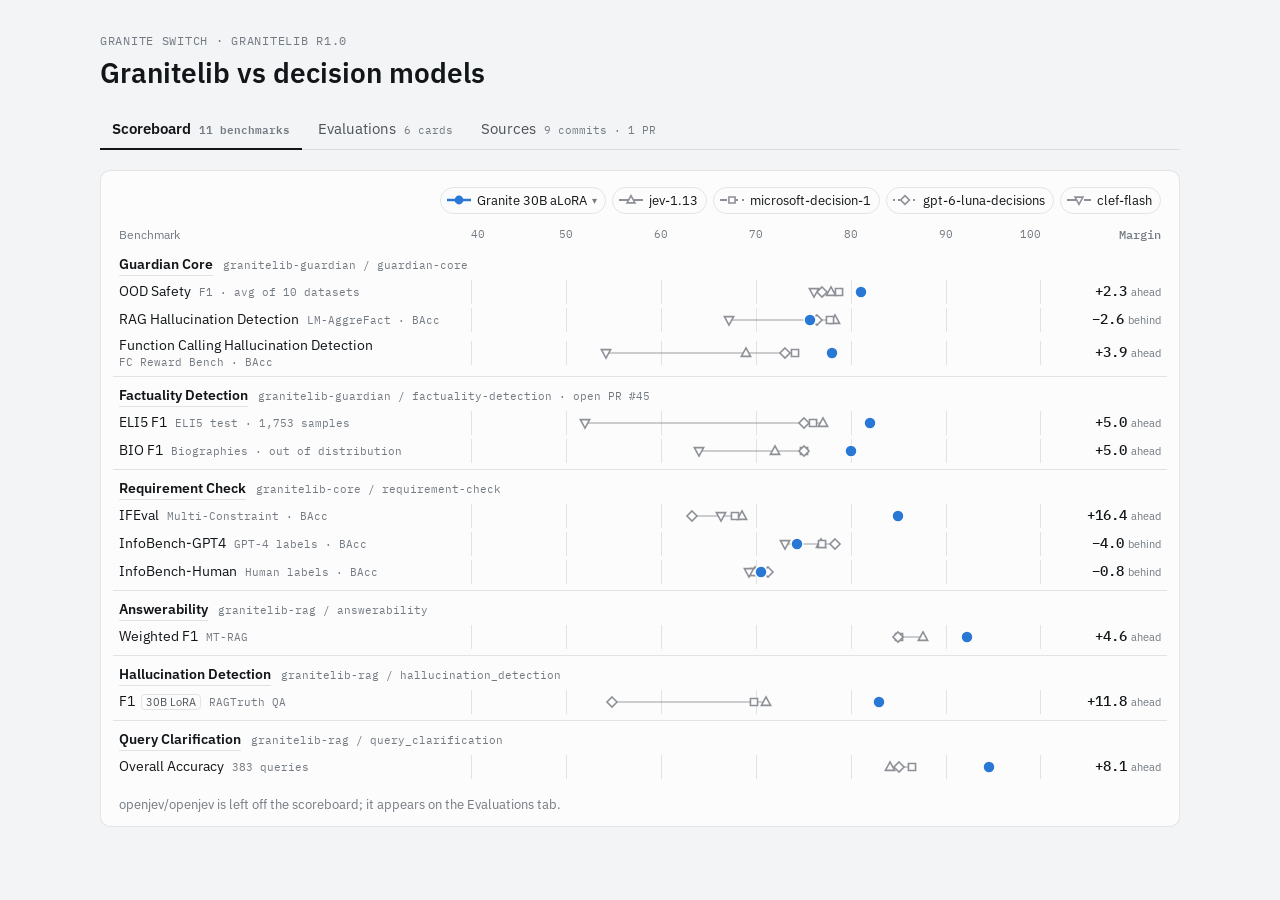
==== spaces/granitelib-evals/index.html @ 04cea243 "Add Granitelib vs Decision Models: every granitelib eval against decision models A static Space that" ====
<!doctype html>
<html lang="en">
<head>
<meta charset="utf-8">
<meta name="viewport" content="width=device-width, initial-scale=1, viewport-fit=cover">
<meta name="description" content="Every granitelib evaluation that compares Granite 4.1 adapters with decision models, gathered from the ibm-granite model cards.">
<style>
:root { color-scheme: light; }
body { margin: 0; font-size: 14px; }
img { max-width: 100%; }
[hidden] { display: none !important; }
</style>
<title>Granitelib vs Decision Models</title>
<link rel="preconnect" href="https://fonts.googleapis.com">
<link rel="preconnect" href="https://fonts.gstatic.com" crossorigin>
<link rel="stylesheet" href="https://fonts.googleapis.com/css2?family=IBM+Plex+Mono:wght@400;500&family=IBM+Plex+Sans:wght@400;500;600&display=swap">
<style>
/* Layout: header, a legend at the top right of the scoreboard and of each card (click Granite to change adapter, a decision model to compare), tabs under the page header, three tabs: scoreboard of every benchmark, per-evaluation detail, sources. */
:root {
  --bg: #f3f4f6;
  --surface: #fcfcfc;
  --ink: #121619;
  --ink-2: #4d5358;
  --muted: #737a82;
  --grid: #e0e2e6;
  --axis: #c1c7cd;
  --border: rgba(18,22,25,0.10);
  --adapter: #2a78d6;
  --spot: #eb6834;
  --other: #8d9096;
  --chip-on: #121619;
  --chip-on-ink: #fcfcfc;
  --font-sans: "IBM Plex Sans", system-ui, -apple-system, "Segoe UI", sans-serif;
  --font-mono: "IBM Plex Mono", ui-monospace, "SF Mono", Menlo, monospace;
}
@media (prefers-color-scheme: dark) {
  :root:not([data-theme="light"]) {
    --bg: #0e1012; --surface: #1a1b1d; --ink: #f2f4f8; --ink-2: #c1c7cd; --muted: #8d939b;
    --grid: #2c2e31; --axis: #42464b; --border: rgba(255,255,255,0.10);
    --adapter: #3987e5; --spot: #d95926; --other: #8a8f96;
    --chip-on: #f2f4f8; --chip-on-ink: #1a1b1d;
    color-scheme: dark;
  }
}
:root[data-theme="dark"] {
  --bg: #0e1012; --surface: #1a1b1d; --ink: #f2f4f8; --ink-2: #c1c7cd; --muted: #8d939b;
  --grid: #2c2e31; --axis: #42464b; --border: rgba(255,255,255,0.10);
  --adapter: #3987e5; --spot: #d95926; --other: #8a8f96;
  --chip-on: #f2f4f8; --chip-on-ink: #1a1b1d;
  color-scheme: dark;
}
* { box-sizing: border-box; }
body { background: var(--bg); color: var(--ink); font-family: var(--font-sans); font-size: 15px; line-height: 1.5; }
a { color: var(--ink-2); }
.wrap { max-width: 1120px; margin: 0 auto; padding-inline: 20px; padding-block: 32px 48px; display: flex; flex-direction: column; gap: 20px; }
header { display: flex; flex-direction: column; gap: 6px; }
.eyebrow { font-family: var(--font-mono); font-size: 12px; letter-spacing: 0.06em; text-transform: uppercase; color: var(--muted); }
h1 { margin: 0; font-size: 28px; line-height: 1.2; font-weight: 600; text-wrap: balance; }
h2 { margin: 0; font-size: 16px; font-weight: 600; line-height: 1.3; text-wrap: balance; }
.lede { margin: 0; color: var(--ink-2); max-width: 70ch; }
.panel { background: var(--surface); border: 1px solid var(--border); border-radius: 10px; }
.note { margin: 0; font-size: 13px; color: var(--muted); max-width: 75ch; }

/* controls */
.ctl-group { display: flex; flex-wrap: wrap; gap: 6px; align-items: center; min-width: 0; }
.ctl-label { font-size: 12px; color: var(--muted); margin-right: 4px; font-family: var(--font-mono); text-transform: uppercase; letter-spacing: 0.05em; }
.chip { font: inherit; font-size: 13px; color: var(--ink); background: transparent; border: 1px solid var(--border); border-radius: 999px; padding: 4px 10px 4px 6px; display: inline-flex; align-items: center; gap: 6px; cursor: pointer; }
.chip:hover { background: color-mix(in srgb, var(--ink) 6%, transparent); }
.chip[aria-pressed="true"] { border-color: var(--spot); box-shadow: inset 0 0 0 1px var(--spot); }
.adapter-chip { padding-right: 8px; }
.adapter-chip .caret { font-size: 10px; color: var(--muted); }
.adapter-chip[aria-expanded="true"] { border-color: var(--adapter); box-shadow: inset 0 0 0 1px var(--adapter); }
.adapter-menu { position: fixed; z-index: 20; min-width: 230px; display: flex; flex-direction: column; padding: 6px; background: var(--surface); border: 1px solid var(--border); border-radius: 10px; box-shadow: 0 8px 28px rgba(0,0,0,0.18); }
.adapter-menu[hidden] { display: none; }
.menu-title { padding: 4px 10px 6px; font-family: var(--font-mono); font-size: 11px; letter-spacing: 0.05em; text-transform: uppercase; color: var(--muted); }
.menu-opt { font: inherit; font-size: 14px; color: var(--ink); text-align: left; background: none; border: 0; border-radius: 6px; padding: 7px 10px; cursor: pointer; display: flex; justify-content: space-between; align-items: baseline; gap: 12px; }
.menu-opt:hover, .menu-opt:focus-visible { background: color-mix(in srgb, var(--ink) 6%, transparent); }
.menu-opt[aria-selected="true"] { font-weight: 600; }
.menu-opt .check { color: var(--adapter); visibility: hidden; }
.menu-opt[aria-selected="true"] .check { visibility: visible; }
.menu-opt small { display: block; font-size: 12px; font-weight: 400; color: var(--muted); }
.menu-opt.best { margin-top: 4px; border-top: 1px solid var(--grid); border-radius: 0 0 6px 6px; padding-top: 9px; }
.head-tools { display: flex; flex: 1 1 auto; justify-content: flex-end; align-items: flex-start; gap: 8px 12px; min-width: 0; }
.legend-slot { flex: 1 1 auto; min-width: 0; }
.legend { justify-content: flex-end; gap: 6px; }
.legend .chip { font-size: 12.5px; padding: 3px 8px 3px 5px; gap: 5px; }
/* heading on the left; legend and filter share the top right, the legend wrapping to a second line if it must */
.sb-head { display: flex; justify-content: flex-end; padding: 0 6px; }
.sb-foot { padding: 4px 6px 0; }
.ehead-top h2 { flex: none; }
@media (max-width: 900px) {
  .ehead-top, .head-tools { flex-wrap: wrap; }
  .sb-head { justify-content: flex-start; }
  .head-tools, .legend { justify-content: flex-start; }
}
.chip svg { flex: none; }
button:focus-visible, a:focus-visible, .hit:focus-visible, .drow:focus-visible { outline: 2px solid var(--adapter); outline-offset: 2px; }
.seg { display: inline-flex; flex: none; border: 1px solid var(--border); border-radius: 8px; overflow: hidden; }
.seg button { font: inherit; font-size: 13px; color: var(--ink-2); background: transparent; border: 0; padding: 5px 12px; cursor: pointer; }
.seg button + button { border-left: 1px solid var(--border); }
.seg button[aria-pressed="true"] { background: var(--chip-on); color: var(--chip-on-ink); }

/* tabs */
.tabs { display: flex; flex-wrap: wrap; gap: 4px; border-bottom: 1px solid var(--border); }
.tabs button { font: inherit; font-size: 15px; color: var(--ink-2); background: none; border: 0; border-bottom: 2px solid transparent; margin-bottom: -1px; padding: 8px 12px; cursor: pointer; display: inline-flex; align-items: baseline; gap: 8px; }
@media (max-width: 560px) { .tabs { gap: 0; } .tabs button { flex: 1; justify-content: center; padding: 8px 6px; } .tabs button span { display: none; } }
.tabs button span { font-family: var(--font-mono); font-size: 11px; color: var(--muted); }
.tabs button:hover { color: var(--ink); }
.tabs button[aria-selected="true"] { color: var(--ink); font-weight: 600; border-bottom-color: var(--ink); }
.view { display: flex; flex-direction: column; gap: 20px; }
.view[hidden] { display: none; }

/* stat cards */

/* dot plots */
.dot-panel { position: relative; padding: 16px 12px 12px; display: flex; flex-direction: column; gap: 10px; }
.dot-head { padding: 0 6px; display: flex; flex-wrap: wrap; justify-content: space-between; gap: 8px 16px; align-items: flex-start; }
.dot-head > div:first-child { display: flex; flex-direction: column; gap: 2px; min-width: 0; }
.dots { display: flex; flex-direction: column; --label-w: 12rem; }
.drow { display: grid; grid-template-columns: var(--label-w) minmax(0, 1fr) 6.5rem; column-gap: 16px; align-items: center; padding: 2px 6px; border-radius: 6px; }
.drow:not(.dhead):hover, .drow.active { background: color-mix(in srgb, var(--ink) 5%, transparent); }
.drow.avg { margin-top: 6px; padding-top: 10px; border-top: 1px solid var(--axis); border-radius: 0; }
.dgroup { display: flex; flex-wrap: wrap; align-items: baseline; gap: 4px 10px; padding: 8px 6px 2px; border-top: 1px solid var(--grid); margin-top: 4px; }
.dhead + .dgroup { border-top: 0; margin-top: 0; }
.dgroup .g-title { font-weight: 600; font-size: 14px; }
.dgroup .g-sub { font-family: var(--font-mono); font-size: 11px; color: var(--muted); }
.linkish { font: inherit; color: inherit; background: none; border: 0; padding: 0; cursor: pointer; text-align: left; border-bottom: 1px solid var(--grid); }
.linkish:hover { border-bottom-color: currentColor; }
.dlabel { min-width: 0; display: flex; flex-wrap: wrap; align-items: baseline; column-gap: 8px; line-height: 1.35; }
.dlabel .l-main { font-size: 14px; overflow-wrap: anywhere; }
.dlabel .l-main.mono { font-family: var(--font-mono); font-size: 13px; }
.dlabel .l-sub { font-family: var(--font-mono); font-size: 11px; color: var(--muted); }
.drow.avg .l-main { font-weight: 600; }
.dhead .dlabel, .dhead .ddelta { font-size: 12px; color: var(--muted); }
.strip { position: relative; height: 24px; background-image: linear-gradient(to right, var(--grid) 1px, transparent 1px); box-shadow: inset -1px 0 0 var(--grid); }
.strip.ticks { height: 18px; background: none; box-shadow: none; }
.strip .tick { position: absolute; top: 0; transform: translateX(-50%); font-family: var(--font-mono); font-size: 11px; color: var(--muted); }
.strip .tick:first-child { transform: none; }
.strip .tick:last-child { transform: translateX(-100%); }
.strip .range { position: absolute; top: 50%; height: 2px; margin-top: -1px; background: var(--other); opacity: 0.45; border-radius: 1px; }
.strip .mk { position: absolute; top: 50%; width: 16px; height: 16px; margin: -8px 0 0 -8px; }
.strip .mk svg { display: block; }
.strip .mk.faded { opacity: 0.28; }
.ddelta { text-align: right; font-family: var(--font-mono); font-variant-numeric: tabular-nums; font-size: 14px; font-weight: 500; line-height: 1.2; }
.ddelta small { display: inline; margin-left: 4px; font-family: var(--font-sans); font-size: 11px; font-weight: 400; color: var(--muted); }
.flag { font-family: var(--font-sans); font-size: 11px; color: var(--ink-2); border: 1px solid var(--border); border-radius: 4px; padding: 0 4px; margin-left: 6px; white-space: nowrap; }
@media (max-width: 600px) {
  .drow { grid-template-columns: minmax(0, 1fr) auto; row-gap: 2px; }
  .drow .strip { grid-column: 1 / -1; grid-row: 2; }
  .dhead .dlabel { display: none; }
  .dhead .ddelta { grid-column: 2; grid-row: 1; }
  .ddelta small { display: inline; margin-left: 4px; }
}

/* tooltip */
.tip { position: absolute; pointer-events: none; background: var(--surface); color: var(--ink); border: 1px solid var(--border); border-radius: 8px; box-shadow: 0 6px 24px rgba(0,0,0,0.14); padding: 10px 12px; font-size: 13px; min-width: 240px; max-width: 320px; z-index: 3; }
.tip .t-head { font-weight: 600; }
.tip .t-sub { color: var(--muted); font-size: 12px; margin-bottom: 6px; }
.tip .t-row { display: grid; grid-template-columns: 22px minmax(0, 1fr) auto; gap: 8px; align-items: center; padding: 2px 0; }
.tip .t-row.dim { opacity: 0.55; }
.tip .t-row .v { font-family: var(--font-mono); font-variant-numeric: tabular-nums; }
.tip .t-row.key .n { font-weight: 600; }
.tip .t-foot { color: var(--muted); font-size: 12px; margin-top: 6px; }

/* evaluations */
.evals { display: grid; grid-template-columns: 15rem minmax(0, 1fr); gap: 20px; align-items: start; }
@media (max-width: 820px) { .evals { grid-template-columns: minmax(0, 1fr); } }
.enav { padding: 10px; display: flex; flex-direction: column; gap: 2px; }
@media (max-width: 820px) { .enav { flex-direction: row; flex-wrap: wrap; gap: 6px; } .enav .nav-group { display: none; } }
.nav-group { font-family: var(--font-mono); font-size: 11px; color: var(--muted); padding: 10px 8px 2px; }
.nav-group:first-child { padding-top: 2px; }
.enav button { font: inherit; text-align: left; background: none; border: 1px solid transparent; border-radius: 8px; padding: 6px 8px; cursor: pointer; color: var(--ink); display: flex; justify-content: space-between; gap: 8px; align-items: baseline; }
.enav button:hover { background: color-mix(in srgb, var(--ink) 5%, transparent); }
.enav button[aria-current="true"] { border-color: var(--border); background: color-mix(in srgb, var(--adapter) 9%, transparent); font-weight: 600; }
.enav button .m { font-family: var(--font-mono); font-size: 12px; color: var(--ink-2); font-weight: 400; white-space: nowrap; }
.edetail { display: flex; flex-direction: column; gap: 16px; min-width: 0; }
.ehead { padding: 16px 18px; display: flex; flex-direction: column; gap: 8px; }
.ehead-top { display: flex; justify-content: space-between; align-items: flex-start; gap: 8px 16px; }
.ehead-body { display: flex; flex-direction: column; gap: 8px; }
.edetail-rest { display: flex; flex-direction: column; gap: 16px; min-width: 0; }
.ehead h2 { font-size: 20px; }
.meta { display: flex; flex-wrap: wrap; gap: 6px 14px; font-size: 13px; color: var(--ink-2); }
.meta code { font-family: var(--font-mono); font-size: 12px; }
.caveats { margin: 0; padding: 10px 14px 10px 30px; border: 1px solid var(--border); border-radius: 8px; background: color-mix(in srgb, var(--ink) 3%, transparent); font-size: 13px; color: var(--ink-2); display: flex; flex-direction: column; gap: 4px; }
.caveats strong { color: var(--ink); }

/* radar */
.chart-box { position: relative; padding: 12px 8px 8px; }
.chart-head { display: flex; flex-wrap: wrap; justify-content: space-between; align-items: center; gap: 8px; padding: 4px 8px 0; }
.chart-head .seg-wrap { display: flex; align-items: center; gap: 8px; }
.radar { display: block; width: 100%; max-width: 760px; margin: 0 auto; height: auto; overflow: visible; }

/* tables */
.table-panel { padding: 16px 18px; display: flex; flex-direction: column; gap: 10px; }
.table-scroll { overflow-x: auto; }
table { border-collapse: collapse; width: 100%; font-size: 14px; }
th, td { padding: 7px 10px; text-align: right; border-bottom: 1px solid var(--grid); }
th:first-child, td:first-child { text-align: left; }
thead th { font-weight: 500; font-size: 12px; color: var(--muted); vertical-align: bottom; }
td.num { font-family: var(--font-mono); font-variant-numeric: tabular-nums; }
td.best { font-weight: 600; }
tr.tgroup th { font-family: var(--font-mono); font-size: 11px; font-weight: 400; color: var(--muted); padding-top: 14px; text-align: left; }
tr.sel th, tr.sel td { background: color-mix(in srgb, var(--adapter) 10%, transparent); }
tr.spot-row th, tr.spot-row td { background: color-mix(in srgb, var(--spot) 10%, transparent); }
.mname { display: inline-flex; align-items: center; gap: 8px; }
td.na { color: var(--muted); text-align: center; }
details summary { cursor: pointer; font-weight: 600; font-size: 14px; }

/* sources */
.commits { display: flex; flex-direction: column; gap: 14px; }
.commit-repo h3 { margin: 0 0 6px; font-size: 14px; font-family: var(--font-mono); font-weight: 500; }
.commit { display: grid; grid-template-columns: 5.5rem minmax(0, 1fr); gap: 2px 12px; padding: 8px 0; border-top: 1px solid var(--grid); font-size: 14px; }
.commit .time { grid-row: 1 / span 3; white-space: nowrap; font-family: var(--font-mono); font-size: 12px; color: var(--muted); padding-top: 2px; }
.commit .title { font-weight: 500; }
.commit .took { grid-column: 2; color: var(--ink-2); font-size: 13px; }
.commit .files { grid-column: 2; font-family: var(--font-mono); font-size: 12px; color: var(--muted); }
.method { margin: 0; padding-left: 20px; display: flex; flex-direction: column; gap: 6px; font-size: 14px; color: var(--ink-2); max-width: 80ch; }
@media (prefers-reduced-motion: reduce) { * { transition: none !important; } }
</style>
</head>
<body>
<div class="wrap">
  <header>
    <div class="eyebrow">Granite Switch · granitelib r1.0</div>
    <h1>Granitelib vs decision models</h1>
  </header>

  <nav class="tabs" role="tablist" aria-label="Views">
    <button type="button" role="tab" id="tab-scoreboard" data-view="scoreboard" aria-controls="panel-scoreboard" aria-selected="true">Scoreboard <span id="count-benchmarks"></span></button>
    <button type="button" role="tab" id="tab-evals" data-view="evals" aria-controls="panel-evals" aria-selected="false" tabindex="-1">Evaluations <span id="count-cards"></span></button>
    <button type="button" role="tab" id="tab-sources" data-view="sources" aria-controls="panel-sources" aria-selected="false" tabindex="-1">Sources <span id="count-sources"></span></button>
  </nav>

  <section class="view" id="panel-scoreboard" role="tabpanel" aria-labelledby="tab-scoreboard">
    <div class="panel dot-panel" id="sb-panel">
      <div class="sb-head">
        <div class="legend-slot" id="sb-legend-slot">
          <div class="ctl-group legend" id="legend" aria-label="Legend: click Granite to change adapter, or a decision model to compare"></div>
        </div>
      </div>
      <div class="dots" id="sb-dots" style="--label-w: 21rem"></div>
      <p class="note sb-foot" id="sb-foot" hidden></p>
      <div class="tip" id="sb-tip" hidden></div>
    </div>
  </section>

  <section class="view" id="panel-evals" role="tabpanel" aria-labelledby="tab-evals" hidden>
    <div class="evals">
      <nav class="panel enav" id="enav" aria-label="Evaluations"></nav>
      <div class="edetail" id="edetail"></div>
    </div>
  </section>

  <section class="view" id="panel-sources" role="tabpanel" aria-labelledby="tab-sources" hidden>
    <section class="panel table-panel">
      <h2>Commits scanned</h2>
      <p class="note">Every commit to the three repos that added or changed decision-model results, newest first. Only model-card READMEs changed; the scores here come from each card as it stands after the last commit listed. Factuality Detection comes from an open pull request instead, listed under its repo.</p>
      <div class="commits" id="commits"></div>
    </section>
    <section class="panel table-panel">
      <h2>Which decision models ran where</h2>
      <div class="table-scroll"><table id="coverage"></table></div>
    </section>
    <section class="panel table-panel">
      <h2>How the numbers are combined</h2>
      <ul class="method">
        <li>Charts put every score on a 0–100 scale. Cards that report 0–1 metrics (guardian-core, requirement-check) are multiplied by 100. Source tables keep each card's own numbers.</li>
        <li>Margin is the Granite adapter's score minus the best decision model on that benchmark, in points. Pick a decision model under Compare to measure against that model instead.</li>
        <li>Click the Granite chip in the legend to change the adapter; it defaults to the 30B aLoRA. The hallucination detection card publishes LoRA adapters only, so it falls back to the LoRA of the same size and is flagged. "Best per benchmark" takes the highest-scoring adapter on each benchmark, which is how the guardian and requirement-check cards fill their "Best trained adapter" column.</li>
        <li>On guardian-core, decision-model scores come from the card's comparison table and Granite scores from its per-adapter tables, which report OOD Safety and Function Calling to two decimals.</li>
        <li>Factuality Detection's scores come from open pull request #45 on granitelib-guardian-r1.0, which had not been merged when they were added here (15 October 2026). Its headline metric is F1 on each test set.</li>
        <li>The RAG cards compare openjev/openjev, which they do not mark as hosted, plus three hosted models. The core and guardian cards compare four hosted models, including clef-flash, and not openjev.</li>
      </ul>
    </section>
  </section>
</div>

<script src="data.js"></script>
<script>
(function () {
  const NS = "http://www.w3.org/2000/svg";
  const HF = "https://huggingface.co/ibm-granite/";

  // ---------- data: scores and sources live in data.js (see UPDATING.md) ----------
  const D = window.GRANITELIB_DATA;
  const DM = D.DM, REPOS = D.REPOS, COMMITS = D.COMMITS, PRS = D.PRS, EVALS = D.EVALS, OOD_SETS = D.OOD_SETS, OOD = D.OOD;
  const GRANITE = { id: "granite", marker: "circle", dash: "" };
  const ADAPTERS = [
    { key: "30b-alora", label: "30B aLoRA", size: "30b" },
    { key: "30b-lora", label: "30B LoRA", size: "30b" },
    { key: "8b-alora", label: "8B aLoRA", size: "8b" },
    { key: "8b-lora", label: "8B LoRA", size: "8b" },
    { key: "3b-alora", label: "3B aLoRA", size: "3b" },
    { key: "3b-lora", label: "3B LoRA", size: "3b" },
    { key: "best", label: "Best per benchmark" }
  ];
  const SIZES = ["3b", "8b", "30b"];

  // parse "0.779" -> { s: "0.779", v: 0.779 }
  const P = arr => arr.map(s => ({ s, v: parseFloat(s) }));
  const mapP = o => Object.fromEntries(Object.entries(o).map(([k, a]) => [k, P(a)]));
  EVALS.forEach(ev => { ev.dm = mapP(ev.dm); ev.granite = mapP(ev.granite); });
  OOD.granite = mapP(OOD.granite); OOD.dm = mapP(OOD.dm);
  const OOD_EV = { scale: 1 };

  // ---------- state ----------
  const store = {
    get(k) { try { return localStorage.getItem("gl-dm-" + k); } catch (e) { return null; } },
    set(k, v) { try { localStorage.setItem("gl-dm-" + k, v); } catch (e) {} }
  };
  let adapterKey = ADAPTERS.some(a => a.key === store.get("adapter")) ? store.get("adapter") : "30b-alora";
  let scaleKey = store.get("scale") === "full" ? "full" : "zoom";
  let evalId = EVALS.some(e => e.id === store.get("eval")) ? store.get("eval") : EVALS[0].id;
  let pinned = null, preview = null;
  const spot = () => preview || pinned;
  const dmById = id => DM.find(m => m.id === id);
  const curAdapter = () => ADAPTERS.find(a => a.key === adapterKey);

  // ---------- helpers ----------
  function el(tag, attrs, parent) {
    const n = document.createElementNS(NS, tag);
    for (const k in attrs) n.setAttribute(k, attrs[k]);
    if (parent) parent.appendChild(n);
    return n;
  }
  function h(tag, cls, text) {
    const n = document.createElement(tag);
    if (cls) n.className = cls;
    if (text != null) n.textContent = text;
    return n;
  }
  const nv = (ev, x) => (ev.scale === 1 ? x.v * 100 : x.v);
  function disp(ev, x) {
    if (ev.scale !== 1) return x.s;
    const dp = (x.s.split(".")[1] || "").length;
    return (x.v * 100).toFixed(Math.min(1, Math.max(0, dp - 2)));
  }
  const round1 = d => Math.round(d * 10) / 10;
  const fmtM = d => (d === 0 ? "0.0" : (d > 0 ? "+" : "−") + Math.abs(d).toFixed(1));
  const native = (ev, x) => x.s + (ev.pct ? "%" : "");

  function markerPath(kind, x, y, s) {
    switch (kind) {
      case "square": return `M${x - s * 0.85},${y - s * 0.85}h${s * 1.7}v${s * 1.7}h${-s * 1.7}Z`;
      case "diamond": return `M${x},${y - s * 1.2}L${x + s * 1.2},${y}L${x},${y + s * 1.2}L${x - s * 1.2},${y}Z`;
      case "triangle": return `M${x},${y - s * 1.2}L${x + s * 1.1},${y + s * 0.8}L${x - s * 1.1},${y + s * 0.8}Z`;
      case "tri-down": return `M${x},${y + s * 1.2}L${x + s * 1.1},${y - s * 0.8}L${x - s * 1.1},${y - s * 0.8}Z`;
      case "x": return `M${x - s},${y - s}L${x + s},${y + s}M${x + s},${y - s}L${x - s},${y + s}`;
      default: return `M${x - s},${y}a${s},${s} 0 1,0 ${2 * s},0a${s},${s} 0 1,0 ${-2 * s},0Z`;
    }
  }
  function colorFor(e) {
    if (e.id === "granite") return "var(--adapter)";
    return spot() === e.id ? "var(--spot)" : "var(--other)";
  }
  function swatch(e, w) {
    w = w || 26;
    const s = document.createElementNS(NS, "svg");
    s.setAttribute("width", w); s.setAttribute("height", 14); s.setAttribute("viewBox", `0 0 ${w} 14`); s.setAttribute("aria-hidden", "true");
    const c = colorFor(e);
    el("line", { x1: 1, y1: 7, x2: w - 1, y2: 7, stroke: c, "stroke-width": e.id === "granite" ? 2.5 : 2, "stroke-dasharray": e.dash }, s);
    el("path", { d: markerPath(e.marker, w / 2, 7, 3.6), fill: e.id === "granite" ? c : "var(--surface)", stroke: c, "stroke-width": 1.6 }, s);
    return s;
  }
  function markerSvg(e, big) {
    const s = document.createElementNS(NS, "svg");
    s.setAttribute("width", 16); s.setAttribute("height", 16); s.setAttribute("viewBox", "0 0 16 16"); s.setAttribute("aria-hidden", "true");
    const c = colorFor(e);
    if (e.id === "granite") el("circle", { cx: 8, cy: 8, r: 6, fill: c, stroke: "var(--surface)", "stroke-width": 1.5 }, s);
    else el("path", { d: markerPath(e.marker, 8, 8, big ? 4.8 : 4.2), fill: "var(--surface)", stroke: c, "stroke-width": big ? 2 : 1.6 }, s);
    return s;
  }

  // Granite cell for metric mi of an eval, honoring the adapter picker and same-size fallback
  function graniteOf(src, mi) {
    if (adapterKey === "best") {
      let best = null;
      ADAPTERS.forEach(a => { const arr = src.granite[a.key]; if (arr && (!best || arr[mi].v > best.x.v)) best = { x: arr[mi], label: a.label }; });
      return best && { x: best.x, label: best.label, best: true };
    }
    const a = curAdapter();
    if (src.granite[a.key]) return { x: src.granite[a.key][mi], label: a.label };
    const alt = ADAPTERS.find(k => k.size === a.size && k.key !== a.key && src.granite[k.key]);
    return alt ? { x: src.granite[alt.key][mi], label: alt.label, fallback: a.label } : null;
  }
  // chart-ready cells: { granite, dm: { id: { v, disp } } }
  function cellsFor(ev, mi, src) {
    src = src || ev;
    const g = graniteOf(src, mi);
    const dm = {};
    DM.forEach(m => { if (src.dm[m.id]) dm[m.id] = { v: nv(ev, src.dm[m.id][mi]), disp: disp(ev, src.dm[m.id][mi]) }; });
    return {
      granite: g && { v: nv(ev, g.x), disp: disp(ev, g.x), label: g.label, fallback: g.fallback, best: g.best },
      dm
    };
  }
  function marginOf(c) {
    const sp = spot();
    if (!c.granite) return { d: null };
    if (sp) {
      if (!c.dm[sp]) return { d: null, missing: true, names: [dmById(sp).name] };
      return { d: round1(c.granite.v - c.dm[sp].v), ref: c.dm[sp].v, names: [dmById(sp).name] };
    }
    const vals = Object.entries(c.dm);
    const ref = Math.max(...vals.map(([, x]) => x.v));
    return { d: round1(c.granite.v - ref), ref, names: vals.filter(([, x]) => x.v === ref).map(([id]) => dmById(id).name) };
  }
  const graniteName = c => "Granite " + c.granite.label + (c.granite.fallback ? ` (no ${c.granite.fallback})` : "");

  // ---------- tooltip ----------
  function fillTip(t, head, sub, c) {
    const sp = spot();
    const entries = [];
    if (c.granite) entries.push({ e: GRANITE, name: graniteName(c), v: c.granite.v, d: c.granite.disp, key: true });
    DM.forEach(m => { if (c.dm[m.id]) entries.push({ e: m, name: m.name, v: c.dm[m.id].v, d: c.dm[m.id].disp, key: m.id === sp, dim: sp && m.id !== sp }); });
    entries.sort((a, b) => b.v - a.v);
    t.textContent = "";
    t.append(h("div", "t-head", head), h("div", "t-sub", sub));
    entries.forEach(x => {
      const row = h("div", "t-row" + (x.key ? " key" : "") + (x.dim ? " dim" : ""));
      row.append(swatch(x.e, 22), h("span", "n", x.name), h("span", "v", x.d));
      t.appendChild(row);
    });
    const missing = DM.filter(m => !c.dm[m.id]).map(m => m.name);
    if (missing.length) t.appendChild(h("div", "t-foot", "Not run: " + missing.join(", ")));
    t.hidden = false;
  }
  function placeTip(t, panel, anchorEl, xPct) {
    const p = panel.getBoundingClientRect(), r = anchorEl.getBoundingClientRect();
    const ax = r.left - p.left + (xPct / 100) * r.width;
    const tw = t.offsetWidth, th = t.offsetHeight;
    let x = ax + 16, y = r.bottom - p.top + 6;
    if (x + tw > p.width - 6) x = ax - tw - 16;
    if (y + th > p.height - 6) y = r.top - p.top - th - 6;
    t.style.left = Math.max(6, x) + "px"; t.style.top = Math.max(6, y) + "px";
  }

  // ---------- dot plot ----------
  // rows: { group, groupSub, open } | { label, sub, mono, avg, open, cells }
  function dotPlot(host, tip, panel, rows, o) {
    const sp = spot();
    host.textContent = ""; tip.hidden = true;
    const n = Math.round((o.hi - o.lo) / o.step);
    const pos = v => Math.max(0, Math.min(100, ((v - o.lo) / (o.hi - o.lo)) * 100));
    const head = h("div", "drow dhead");
    const ticks = h("div", "strip ticks");
    for (let k = 0; k <= n; k++) {
      const tk = h("span", "tick", String(Math.round(o.lo + k * o.step)));
      tk.style.left = (k / n) * 100 + "%";
      ticks.appendChild(tk);
    }
    head.append(h("span", "dlabel", o.labelHead || ""), ticks, h("span", "ddelta", "Margin"));
    host.appendChild(head);

    rows.forEach(r => {
      if (r.group) {
        const g = h("div", "dgroup");
        if (r.open) { const b = h("button", "linkish g-title", r.group); b.type = "button"; b.addEventListener("click", r.open); g.appendChild(b); }
        else g.appendChild(h("span", "g-title", r.group));
        if (r.groupSub) g.appendChild(h("span", "g-sub", r.groupSub));
        host.appendChild(g);
        return;
      }
      const c = r.cells, m = marginOf(c);
      const row = h("div", "drow" + (r.avg ? " avg" : ""));
      row.tabIndex = 0;
      const lab = h("div", "dlabel");
      const main = h("span", "l-main" + (r.mono ? " mono" : ""), r.label);
      if (c.granite && c.granite.fallback) main.appendChild(h("span", "flag", c.granite.label));
      lab.appendChild(main);
      if (r.sub) lab.appendChild(h("span", "l-sub", r.sub));
      const strip = h("div", "strip");
      strip.style.backgroundSize = `calc(100% / ${n}) 100%`;
      const ev = Object.values(c.dm).map(x => x.v);
      if (ev.length) {
        const band = h("div", "range");
        band.style.left = pos(Math.min(...ev)) + "%";
        band.style.width = pos(Math.max(...ev)) - pos(Math.min(...ev)) + "%";
        strip.appendChild(band);
      }
      const order = DM.filter(x => c.dm[x.id] && x.id !== sp).concat(DM.filter(x => c.dm[x.id] && x.id === sp));
      order.forEach(x => {
        const mk = h("div", "mk" + (sp && x.id !== sp ? " faded" : ""));
        mk.style.left = pos(c.dm[x.id].v) + "%";
        mk.appendChild(markerSvg(x, x.id === sp));
        strip.appendChild(mk);
      });
      if (c.granite) {
        const mk = h("div", "mk"); mk.style.left = pos(c.granite.v) + "%"; mk.appendChild(markerSvg(GRANITE)); strip.appendChild(mk);
      }
      const dl = h("span", "ddelta", m.d === null ? "—" : fmtM(m.d));
      dl.appendChild(h("small", "", m.d === null ? (m.missing ? "not run" : "") : m.d > 0 ? "ahead" : m.d < 0 ? "behind" : "tied"));
      row.append(lab, strip, dl);
      const vals = [c.granite && `${graniteName(c)} ${c.granite.disp}`].concat(DM.filter(x => c.dm[x.id]).map(x => `${x.name} ${c.dm[x.id].disp}`)).filter(Boolean);
      row.setAttribute("aria-label", `${r.label}${r.sub ? ", " + r.sub : ""}: ${vals.join(", ")}. Margin ${m.d === null ? "not available" : fmtM(m.d)}.`);
      const show = () => { row.classList.add("active"); fillTip(tip, r.label, r.tipSub || r.sub || "", c); placeTip(tip, panel, strip, c.granite ? pos(c.granite.v) : 50); };
      const hide = () => { row.classList.remove("active"); tip.hidden = true; };
      row.addEventListener("pointerenter", show);
      row.addEventListener("pointerdown", show);
      row.addEventListener("focus", show);
      row.addEventListener("pointerleave", hide);
      row.addEventListener("blur", hide);
      if (r.open) row.addEventListener("keydown", e => { if (e.key === "Enter") r.open(); });
      host.appendChild(row);
    });
  }
  function domainFor(cellsList) {
    const vs = [];
    cellsList.forEach(c => {
      if (c.granite) vs.push(c.granite.v);
      Object.values(c.dm).forEach(x => vs.push(x.v));
    });
    let lo = Math.max(0, Math.floor((Math.min(...vs) - 3) / 10) * 10);
    let hi = Math.min(100, Math.ceil((Math.max(...vs) + 3) / 10) * 10);
    const step = hi - lo > 60 ? 20 : 10;
    // widen so the range is a whole number of steps: downward first, then up if the floor is 0
    lo = Math.max(0, hi - Math.ceil((hi - lo) / step) * step);
    hi = lo + Math.ceil((hi - lo) / step) * step;
    return { lo, hi, step };
  }

  // ---------- controls ----------
  const legend = document.getElementById("legend");
  // the Granite chip doubles as the adapter picker: it opens a menu under (or over) the chip
  const gChip = h("button", "chip adapter-chip"); gChip.type = "button"; gChip.id = "granite-chip";
  gChip.setAttribute("aria-haspopup", "listbox"); gChip.setAttribute("aria-expanded", "false"); gChip.setAttribute("aria-controls", "adapter-menu");
  legend.appendChild(gChip);
  const menu = h("div", "adapter-menu"); menu.id = "adapter-menu"; menu.hidden = true;
  menu.setAttribute("role", "listbox"); menu.setAttribute("aria-label", "Granite adapter");
  menu.appendChild(h("div", "menu-title", "Granite 4.1 adapter"));
  ADAPTERS.forEach(a => {
    const o = h("button", "menu-opt" + (a.key === "best" ? " best" : "")); o.type = "button"; o.dataset.key = a.key; o.setAttribute("role", "option");
    const t = h("span", "", a.label);
    if (a.key === "best") t.appendChild(h("small", "", "Highest-scoring adapter on each benchmark"));
    o.append(t, h("span", "check", "\u2713"));
    o.addEventListener("click", () => { adapterKey = a.key; store.set("adapter", a.key); closeMenu(true); refresh(); });
    menu.appendChild(o);
  });
  document.body.appendChild(menu);
  function placeMenu() {
    const r = gChip.getBoundingClientRect();
    menu.style.left = Math.max(8, Math.min(window.innerWidth - menu.offsetWidth - 8, r.left)) + "px";
    // open downward unless there's no room below the chip
    if (window.innerHeight - r.bottom >= menu.offsetHeight + 16 || r.top < menu.offsetHeight + 16) { menu.style.bottom = "auto"; menu.style.top = r.bottom + 8 + "px"; }
    else { menu.style.top = "auto"; menu.style.bottom = window.innerHeight - r.top + 8 + "px"; }
  }
  function openMenu(byPointer) {
    menu.querySelectorAll(".menu-opt").forEach(o => o.setAttribute("aria-selected", o.dataset.key === adapterKey ? "true" : "false"));
    menu.hidden = false; gChip.setAttribute("aria-expanded", "true");
    placeMenu();
    // a mouse or touch open shouldn't paint the keyboard focus ring
    (menu.querySelector('[aria-selected="true"]') || menu.querySelector(".menu-opt")).focus({ focusVisible: !byPointer });
  }
  function closeMenu(focusChip) {
    if (menu.hidden) return;
    menu.hidden = true; gChip.setAttribute("aria-expanded", "false");
    if (focusChip) gChip.focus();
  }
  gChip.addEventListener("click", e => { e.stopPropagation(); if (menu.hidden) openMenu(e.detail > 0); else closeMenu(false); });
  document.addEventListener("click", e => { if (!menu.hidden && !menu.contains(e.target)) closeMenu(false); });
  menu.addEventListener("keydown", e => {
    const opts = [...menu.querySelectorAll(".menu-opt")], i = opts.indexOf(document.activeElement);
    if (e.key === "Escape") { e.preventDefault(); closeMenu(true); }
    else if (e.key === "ArrowDown") { e.preventDefault(); opts[(i + 1) % opts.length].focus(); }
    else if (e.key === "ArrowUp") { e.preventDefault(); opts[(i - 1 + opts.length) % opts.length].focus(); }
    else if (e.key === "Home") { e.preventDefault(); opts[0].focus(); }
    else if (e.key === "End") { e.preventDefault(); opts[opts.length - 1].focus(); }
    else if (e.key === "Tab") closeMenu(false);
  });
  window.addEventListener("resize", () => { if (!menu.hidden) placeMenu(); });
  window.addEventListener("scroll", () => { if (!menu.hidden) placeMenu(); }, { passive: true });
  DM.forEach(m => {
    const b = h("button", "chip"); b.type = "button"; b.id = "spot-" + m.id; b.setAttribute("aria-pressed", "false");
    legend.appendChild(b);
    b.addEventListener("click", () => { pinned = pinned === m.id ? null : m.id; preview = null; refresh(); });
    b.addEventListener("pointerenter", e => { if (e.pointerType === "mouse") { preview = m.id; refresh(); } });
    b.addEventListener("pointerleave", e => { if (e.pointerType === "mouse") { preview = null; refresh(); } });
  });
  function refreshControls() {
    const gl = "Granite " + curAdapter().label.replace("Best per benchmark", "best adapter");
    gChip.textContent = ""; gChip.append(swatch(GRANITE), document.createTextNode(gl), h("span", "caret", "\u25BE"));
    gChip.setAttribute("aria-label", `${gl}. Change Granite adapter`);
    DM.forEach(m => {
      const b = document.getElementById("spot-" + m.id);
      b.textContent = ""; b.append(swatch(m), document.createTextNode(m.name));
      b.setAttribute("aria-pressed", pinned === m.id ? "true" : "false");
    });
  }

  // ---------- scoreboard ----------
  const offScoreboard = () => DM.filter(m => m.scoreboard === false).map(m => m.id);
  function openEval(id) { evalId = id; store.set("eval", id); setView("evals"); refresh(); }

  function renderScoreboard() {
    const evs = EVALS;
    const rows = [], cellsList = [];
    evs.forEach(ev => {
      rows.push({ group: ev.title, groupSub: `${REPOS[ev.repo].label} / ${ev.card}` + (ev.pr ? ` · open PR #${ev.pr.num}` : ""), open: () => openEval(ev.id) });
      ev.headline.forEach(mi => {
        const c = cellsFor(ev, mi);
        offScoreboard().forEach(id => { delete c.dm[id]; });
        cellsList.push(c);
        rows.push({ label: ev.metrics[mi].name, sub: ev.metrics[mi].metric, tipSub: `${ev.title} · ${ev.metrics[mi].metric}`, cells: c, open: () => openEval(ev.id) });
      });
    });
    const dom = domainFor(cellsList);
    dom.lo = Math.min(dom.lo, 40); dom.hi = 100; dom.step = dom.hi - dom.lo > 60 ? 20 : 10;
    dotPlot(document.getElementById("sb-dots"), document.getElementById("sb-tip"), document.getElementById("sb-panel"), rows, Object.assign(dom, { labelHead: "Benchmark" }));
    const off = offScoreboard().map(id => dmById(id).name), foot = document.getElementById("sb-foot");
    foot.hidden = !off.length;
    foot.textContent = off.length ? `${off.join(" and ")} ${off.length > 1 ? "are" : "is"} left off the scoreboard; ${off.length > 1 ? "they appear" : "it appears"} on the Evaluations tab.` : "";
  }

  // ---------- evaluations ----------
  function evalSummary(ev) {
    const ms = ev.headline.map(mi => marginOf(cellsFor(ev, mi))).filter(m => m.d !== null);
    if (!ms.length) return "—";
    if (ms.length === 1) return fmtM(ms[0].d);
    const a = ms.filter(m => m.d > 0).length;
    return `${a}/${ms.length} ahead`;
  }
  function renderNav() {
    const nav = document.getElementById("enav"); nav.textContent = "";
    Object.entries(REPOS).forEach(([rk, r]) => {
      nav.appendChild(h("div", "nav-group", r.label));
      EVALS.filter(e => e.repo === rk).forEach(ev => {
        const b = h("button"); b.type = "button";
        b.setAttribute("aria-current", ev.id === evalId ? "true" : "false");
        b.append(h("span", "", ev.title), h("span", "m", evalSummary(ev)));
        b.addEventListener("click", () => { evalId = ev.id; store.set("eval", ev.id); writeHash(); refresh(); });
        nav.appendChild(b);
      });
    });
  }

  const edetail = document.getElementById("edetail");
  const ehead = h("section", "panel ehead"), etop = h("div", "ehead-top"), etitle = h("h2"), ebody = h("div", "ehead-body"), erest = h("div", "edetail-rest");
  const evSlot = h("div", "legend-slot"); evSlot.id = "ev-legend-slot";
  etop.append(etitle, evSlot); ehead.append(etop, ebody); edetail.append(ehead, erest);

  function renderEval() {
    const ev = EVALS.find(e => e.id === evalId);
    const host = erest; host.textContent = "";
    const cardUrl = ev.pr ? ev.pr.file : `${HF}${ev.repo}/blob/main/${ev.card}/README.md#${ev.anchor}`;

    // header
    etitle.textContent = ev.title;
    ebody.textContent = "";
    const head = ebody;
    head.appendChild(h("p", "lede", ev.task));
    const meta = h("div", "meta");
    const a = h("a", "", `${ev.repo} / ${ev.card}`); a.href = cardUrl; a.target = "_blank"; a.rel = "noopener";
    meta.appendChild(a);
    if (ev.pr) {
      const ps = h("span", "", "Source: ");
      const l = h("a", "", `open PR #${ev.pr.num}`); l.href = ev.pr.url; l.target = "_blank"; l.rel = "noopener"; l.title = ev.pr.title;
      ps.append(l, document.createTextNode(` by ${ev.pr.by}, opened ${ev.pr.opened} · not merged yet`));
      meta.appendChild(ps);
    }
    const cm = ev.pr ? [] : COMMITS[ev.repo].filter(c => c.files.includes(ev.card + "/README.md"));
    const cs = h("span", "", cm.length ? "Commits today: " : "");
    cm.slice().reverse().forEach((c, k) => {
      const l = h("a", "", c.sha.slice(0, 7)); l.href = `${HF}${ev.repo}/commit/${c.sha}`; l.target = "_blank"; l.rel = "noopener"; l.title = c.title;
      const code = h("code"); code.appendChild(l);
      if (k) cs.appendChild(document.createTextNode(", "));
      cs.appendChild(code);
    });
    meta.appendChild(cs);
    head.appendChild(meta);
    if (ev.caveats.length) {
      const ul = h("ul", "caveats");
      ev.caveats.forEach((t, k) => { const li = h("li"); if (!k) li.appendChild(h("strong", "", ev.pr ? "Note: " : "From the card: ")); li.appendChild(document.createTextNode(t)); ul.appendChild(li); });
      head.appendChild(ul);
    }

    (ev.radarGroups || [{ title: "Radar", idx: ev.metrics.map((_, i) => i) }]).forEach(g => {
      host.appendChild(radarPanel({ title: g.title, axes: g.idx.map(i => ({ name: ev.metrics[i].name, lines: ev.metrics[i].short ? [ev.metrics[i].short] : ev.metrics[i].lines, metric: ev.radarGroups ? "" : ev.metrics[i].metric })),
        cells: g.idx.map(i => cellsFor(ev, i)), aria: `Radar chart of ${ev.title}${ev.radarGroups ? ", " + g.title : ""}`, tipSub: ev.radarGroups ? g.title + " · ×100" : null }));
    });

    // metric breakdown
    const mp = h("section", "panel dot-panel");
    const mh = h("div", "dot-head"); const mhd = h("div");
    mhd.append(h("h2", "", ev.benchmarks ? "Benchmarks" : "Metrics"), h("p", "note", ev.scale === 1 ? "Card reports 0–1 scores; shown here ×100." : "Scores as reported on the card, 0–100."));
    mh.appendChild(mhd); mp.appendChild(mh);
    const mdots = h("div", "dots"); const mtip = h("div", "tip"); mtip.hidden = true;
    mp.append(mdots, mtip);
    host.appendChild(mp);
    const mrow = mi => ({ label: ev.metrics[mi].name, sub: ev.metrics[mi].metric + (ev.headline.includes(mi) && !ev.benchmarks ? " · headline" : ""), tipSub: ev.metrics[mi].metric, cells: cellsFor(ev, mi) });
    const mrows = ev.radarGroups ? ev.radarGroups.flatMap(g => [{ group: g.title }].concat(g.idx.map(mrow))) : ev.metrics.map((_, mi) => mrow(mi));
    dotPlot(mdots, mtip, mp, mrows, Object.assign(domainFor(mrows.filter(r => r.cells).map(r => r.cells)), { labelHead: ev.benchmarks ? "Benchmark" : "Metric" }));

    if (ev.ood) host.appendChild(oodPanel());

    // source table
    const tp = h("section", "panel table-panel");
    tp.appendChild(h("h2", "", "Source table"));
    const sc = h("div", "table-scroll"); const tb = h("table"); sc.appendChild(tb); tp.appendChild(sc);
    const cols = ev.metrics.map(m => m.name);
    const trows = [];
    trows.push({ group: "Decision models" });
    DM.forEach(m => { if (ev.dm[m.id]) trows.push({ e: m, name: m.name, vals: ev.dm[m.id], cls: spot() === m.id ? "spot-row" : "" }); });
    [["lora", "LoRA"], ["alora", "aLoRA"]].forEach(([t, tl]) => {
      const keys = SIZES.map(sz => `${sz}-${t}`).filter(k => ev.granite[k]);
      if (!keys.length) return;
      trows.push({ group: `Granite 4.1 ${tl} adapters` });
      keys.forEach(k => {
        const used = adapterKey !== "best" && (k === adapterKey || (!ev.granite[adapterKey] && k.split("-")[0] === curAdapter().size));
        trows.push({ e: GRANITE, name: `Granite 4.1 ${ADAPTERS.find(a => a.key === k).label}`, vals: ev.granite[k], cls: used ? "sel" : "" });
      });
    });
    buildTable(tb, cols, trows, ev);
    tp.appendChild(h("p", "note", (ev.sourceNote ? ev.sourceNote + " " : "") + "Bold marks the top score per column. The highlighted Granite row is the adapter selected above."));
    host.appendChild(tp);
  }

  function buildTable(tb, cols, rows, ev) {
    tb.textContent = "";
    const best = cols.map((_, i) => Math.max(...rows.filter(r => r.vals).map(r => r.vals[i].v)));
    const thead = h("thead"); const hr = h("tr");
    hr.appendChild(h("th", "", "Model")); cols.forEach(c => hr.appendChild(h("th", "", c)));
    thead.appendChild(hr); tb.appendChild(thead);
    const body = h("tbody");
    rows.forEach(r => {
      const tr = h("tr", r.group ? "tgroup" : r.cls || "");
      if (r.group) { const th = h("th", "", r.group); th.colSpan = cols.length + 1; tr.appendChild(th); body.appendChild(tr); return; }
      const th = h("th"); th.scope = "row"; th.style.fontWeight = 400;
      const nm = h("span", "mname"); nm.append(swatch(r.e), document.createTextNode(r.name)); th.appendChild(nm); tr.appendChild(th);
      r.vals.forEach((x, i) => tr.appendChild(h("td", "num" + (x.v === best[i] ? " best" : ""), native(ev, x))));
      body.appendChild(tr);
    });
    tb.appendChild(body);
    tb.style.minWidth = Math.max(520, 220 + cols.length * 110) + "px";
  }

  // ---------- OOD per-dataset ----------
  function oodPanel() {
    const ev = OOD_EV;
    const frag = document.createDocumentFragment();
    const p = h("section", "panel dot-panel");
    const hd = h("div", "dot-head"); const hdd = h("div");
    hdd.append(h("h2", "", "OOD Safety margins by dataset"), h("p", "note", "Rows are sorted by Granite's margin over the best decision model."));
    hd.appendChild(hdd); p.appendChild(hd);
    const dots = h("div", "dots"); const tip = h("div", "tip"); tip.hidden = true;
    p.append(dots, tip);
    // column 0 is the average; datasets are 1..10
    const src = { granite: OOD.granite, dm: OOD.dm };
    const cells = OOD_SETS.map((_, i) => cellsFor(ev, i + 1, src));
    frag.appendChild(radarPanel({ title: "OOD Safety by dataset", axes: OOD_SETS.map(n => ({ name: n, metric: "" })), cells, aria: "Radar chart of OOD Safety F1 on 10 datasets",
      note: "F1 on each of the 10 out-of-distribution safety datasets, ×100, in the card's order. The card reports these to two decimals." }));
    const order = OOD_SETS.map((_, i) => i).sort((a, b) => {
      const ma = marginOf(cells[a]).d, mb = marginOf(cells[b]).d;
      return (mb === null ? -99 : mb) - (ma === null ? -99 : ma);
    });
    const rows = order.map(i => ({ label: OOD_SETS[i], mono: true, tipSub: "F1 ×100", cells: cells[i] }));
    rows.push({ label: "Average", avg: true, tipSub: "F1 ×100, per-dataset table", cells: cellsFor(ev, 0, src) });
    const dom = domainFor(rows.map(r => r.cells));
    dotPlot(dots, tip, p, rows, Object.assign(dom, { labelHead: "Dataset" }));
    frag.appendChild(p);
    return frag;
  }

  // ---------- radar ----------
  // o: { title, axes: [{ name, lines?, metric }], cells: one chart-ready cell per axis, aria, note? }
  function radarPanel(o) {
    const axes = o.axes, cells = o.cells, N = axes.length;
    const VBW = 700, CX = 350, CY = 0, R = 160;
    const box = h("section", "panel chart-box");
    const head = h("div", "chart-head");
    head.appendChild(h("h2", "", o.title));
    const sw = h("div", "seg-wrap"); sw.appendChild(h("span", "ctl-label", "Scale"));
    const seg = h("div", "seg");
    const vs = [];
    cells.forEach(c => { if (c.granite) vs.push(c.granite.v); Object.values(c.dm).forEach(x => vs.push(x.v)); });
    const zlo = Math.max(0, Math.floor((Math.min(...vs) - 4) / 10) * 10), zhi = Math.min(100, Math.ceil((Math.max(...vs) + 4) / 10) * 10);
    const scales = {
      zoom: { lo: zlo, hi: zhi, rings: Array.from({ length: (zhi - zlo) / 10 + 1 }, (_, k) => zlo + k * 10), label: `${zlo} – ${zhi}` },
      full: { lo: 0, hi: 100, rings: [25, 50, 75, 100], label: "0 – 100" }
    };
    Object.entries(scales).forEach(([k, sc]) => {
      const b = h("button", "", sc.label); b.type = "button"; b.setAttribute("aria-pressed", k === scaleKey ? "true" : "false");
      b.addEventListener("click", () => { scaleKey = k; store.set("scale", k); refresh(); });
      seg.appendChild(b);
    });
    sw.appendChild(seg); head.appendChild(sw); box.appendChild(head);
    const svg = el("svg", { class: "radar", role: "img", "aria-label": o.aria });
    box.appendChild(svg);
    const tip = h("div", "tip"); tip.hidden = true; box.appendChild(tip);
    const sc = scales[scaleKey];
    const note = h("p", "note", (o.note ? o.note + " " : "") + (scaleKey === "zoom" ? `The radius starts at ${sc.lo}, which magnifies the gaps between models.` : "Full 0 – 100 scale."));
    note.style.padding = "0 12px 10px";
    box.appendChild(note);

    const sp = spot();
    const ang = i => (-90 + (360 / N) * i) * Math.PI / 180;
    const rad = v => Math.max(0, R * (v - sc.lo) / (sc.hi - sc.lo));
    const pt = (i, r) => [CX + r * Math.cos(ang(i)), CY + r * Math.sin(ang(i))];
    const gGrid = el("g", {}, svg);
    sc.rings.forEach((t, k) => {
      const r = rad(t); if (r <= 0) return;
      el("circle", { cx: CX, cy: CY, r, fill: "none", stroke: k === sc.rings.length - 1 ? "var(--axis)" : "var(--grid)", "stroke-width": 1 }, gGrid);
    });
    const axisLines = axes.map((_, i) => { const [x, y] = pt(i, R); return el("line", { x1: CX, y1: CY, x2: x, y2: y, stroke: "var(--axis)", "stroke-width": 1 }, gGrid); });
    // ring labels run along the ray halfway between two lower spokes, so they sit clear of every axis
    const k0 = Math.floor((N - 1) / 2), ringAng = (ang(k0) + ang(k0 + 1)) / 2;
    sc.rings.forEach(t => {
      const r = rad(t);
      const lbl = el("text", { x: CX + r * Math.cos(ringAng), y: CY + r * Math.sin(ringAng) + 4, "text-anchor": "middle", "font-family": "var(--font-mono)", "font-size": 11,
        fill: "var(--muted)", stroke: "var(--surface)", "stroke-width": 3, "paint-order": "stroke" }, gGrid);
      lbl.textContent = String(t);
    });
    // axis labels: above, below or beside each spoke's tip, depending on its direction
    const dense = N > 6, fs = dense ? 12.5 : 14, lh = dense ? 15 : 17;
    let minY = -R - 20, maxY = R + 20;
    axes.forEach((m, i) => {
      const cs = Math.cos(ang(i)), sn = Math.sin(ang(i));
      const [px, py] = pt(i, R + 14);
      const anchor = cs > 0.3 ? "start" : cs < -0.3 ? "end" : "middle";
      const lines = m.lines || [m.name];
      const blockH = lh * (lines.length - 1) + (m.metric ? 18 : 0);
      const y1 = sn < -0.45 ? py - 6 - blockH : sn > 0.45 ? py + 14 : py - blockH / 2 + 5;
      const g = el("g", {}, svg);
      lines.forEach((line, k) => {
        const t = el("text", { x: px, y: y1 + lh * k, "text-anchor": anchor, "font-size": fs, "font-weight": dense ? 500 : 600, fill: "var(--ink)",
          "font-family": dense ? "var(--font-mono)" : "var(--font-sans)" }, g);
        t.textContent = line;
      });
      if (m.metric) {
        const t2 = el("text", { x: px, y: y1 + lh * (lines.length - 1) + 18, "text-anchor": anchor, "font-size": 12.5, "font-family": "var(--font-mono)", fill: "var(--muted)" }, g);
        t2.textContent = m.metric;
      }
      minY = Math.min(minY, y1 - 16); maxY = Math.max(maxY, y1 + blockH + 6);
    });
    svg.setAttribute("viewBox", `0 ${minY} ${VBW} ${maxY - minY}`);

    const present = DM.filter(m => cells.every(c => c.dm[m.id]));
    const series = present.filter(m => m.id !== sp).concat(present.filter(m => m.id === sp)).map(m => ({ e: m, vals: cells.map(c => c.dm[m.id].v) }));
    if (cells.every(c => c.granite)) series.push({ e: GRANITE, vals: cells.map(c => c.granite.v) });
    const gData = el("g", {}, svg);
    series.forEach(s => {
      const isG = s.e.id === "granite", isS = s.e.id === sp, c = colorFor(s.e);
      const g = el("g", { opacity: sp && !isG && !isS ? 0.28 : 1 }, gData);
      const pts = s.vals.map((v, i) => pt(i, rad(v)));
      el("polygon", { points: pts.map(q => q.join(",")).join(" "), fill: isG || isS ? c : "none", "fill-opacity": isG ? 0.14 : isS ? 0.1 : 0,
        stroke: c, "stroke-width": isG ? 2.5 : isS ? 2.25 : 1.5, "stroke-dasharray": s.e.dash, "stroke-linejoin": "round" }, g);
      pts.forEach(([x, y]) => {
        if (isG) { el("path", { d: markerPath("circle", x, y, 5.6), fill: "none", stroke: "var(--surface)", "stroke-width": 1.5 }, g); el("path", { d: markerPath("circle", x, y, 4.6), fill: c }, g); }
        else el("path", { d: markerPath(s.e.marker, x, y, isS ? 4.6 : 4), fill: "var(--surface)", stroke: c, "stroke-width": 1.6 }, g);
      });
    });
    // one hover/focus wedge per axis
    const gHit = el("g", {}, svg);
    axes.forEach((m, i) => {
      const rr = R + 40, a0 = ang(i) - Math.PI / N, a1 = ang(i) + Math.PI / N;
      const d = `M${CX},${CY}L${CX + rr * Math.cos(a0)},${CY + rr * Math.sin(a0)}A${rr},${rr} 0 0,1 ${CX + rr * Math.cos(a1)},${CY + rr * Math.sin(a1)}Z`;
      const w = el("path", { d, fill: "transparent", class: "hit", tabindex: 0, role: "img", "aria-label": `${m.name}${m.metric ? ", " + m.metric : ""}` }, gHit);
      const show = () => {
        axisLines.forEach((l, k) => { l.setAttribute("stroke", k === i ? "var(--ink-2)" : "var(--axis)"); l.setAttribute("stroke-width", k === i ? 1.5 : 1); });
        fillTip(tip, m.name, m.metric || o.tipSub || "F1 ×100", cells[i]);
        const r = svg.getBoundingClientRect(), b = box.getBoundingClientRect(), k = r.width / VBW;
        const [vx, vy] = pt(i, R * 0.55);
        let x = r.left - b.left + vx * k, y = r.top - b.top + (vy - minY) * k;
        const tw = tip.offsetWidth, th = tip.offsetHeight;
        x = Math.cos(ang(i)) > 0.3 ? x - tw - 24 : x + 24;
        y -= th / 2;
        tip.style.left = Math.max(6, Math.min(b.width - tw - 6, x)) + "px"; tip.style.top = Math.max(6, Math.min(b.height - th - 6, y)) + "px";
      };
      const hide = () => { tip.hidden = true; axisLines.forEach(l => { l.setAttribute("stroke", "var(--axis)"); l.setAttribute("stroke-width", 1); }); };
      w.addEventListener("pointerenter", show); w.addEventListener("pointerdown", show); w.addEventListener("focus", show);
      w.addEventListener("pointerleave", hide); w.addEventListener("blur", hide);
    });
    return box;
  }

  // ---------- sources ----------
  function renderSources() {
    const host = document.getElementById("commits"); host.textContent = "";
    Object.entries(COMMITS).forEach(([repo, list]) => {
      const sec = h("div", "commit-repo");
      const t = h("h3"); const a = h("a", "", repo); a.href = HF + repo; a.target = "_blank"; a.rel = "noopener"; t.appendChild(a); sec.appendChild(t);
      list.forEach(c => {
        const row = h("div", "commit");
        const ti = h("div"); const l = h("a", "title", c.title); l.href = `${HF}${repo}/commit/${c.sha}`; l.target = "_blank"; l.rel = "noopener"; ti.appendChild(l);
        const when = h("span", "time"); when.append(h("span", "", c.date), h("br"), h("span", "", c.time + " UTC"));
        row.append(when, ti, h("span", "took", c.took), h("span", "files", c.files.join(" · ")));
        sec.appendChild(row);
      });
      (PRS[repo] || []).forEach(pr => {
        const row = h("div", "commit");
        const ti = h("div"); const l = h("a", "title", `PR #${pr.num}: ${pr.title}`); l.href = pr.url; l.target = "_blank"; l.rel = "noopener"; ti.appendChild(l);
        row.append(h("span", "time", "Open PR"), ti, h("span", "took", `Opened ${pr.opened} UTC. ${pr.took}`), h("span", "files", pr.files.join(" · ")));
        sec.appendChild(row);
      });
      host.appendChild(sec);
    });
    const tb = document.getElementById("coverage"); tb.textContent = "";
    const thead = h("thead"); const hr = h("tr"); hr.appendChild(h("th", "", "Decision model"));
    EVALS.forEach(ev => hr.appendChild(h("th", "", ev.title))); thead.appendChild(hr); tb.appendChild(thead);
    const body = h("tbody");
    DM.forEach(m => {
      const tr = h("tr"); const th = h("th"); th.style.fontWeight = 400;
      const nm = h("span", "mname"); nm.append(swatch(m));
      if (m.url) { const a = h("a", "", m.name); a.href = m.url; a.target = "_blank"; a.rel = "noopener"; nm.appendChild(a); } else nm.appendChild(document.createTextNode(m.name + " (not marked hosted)"));
      th.appendChild(nm); tr.appendChild(th);
      EVALS.forEach(ev => tr.appendChild(h("td", ev.dm[m.id] ? "num" : "na", ev.dm[m.id] ? "✓" : "—")));
      body.appendChild(tr);
    });
    tb.appendChild(body); tb.style.minWidth = "720px";
  }

  // ---------- tabs ----------
  const VIEWS = ["scoreboard", "evals", "sources"];
  const tabs = VIEWS.map(v => document.getElementById("tab-" + v));
  let view = "scoreboard";
  function writeHash() { try { history.replaceState(null, "", "#" + (view === "evals" ? "eval-" + evalId : view)); } catch (e) {} }
  function setView(v, keepScroll) {
    if (!keepScroll && v !== view) window.scrollTo(0, 0);
    view = v;
    VIEWS.forEach((name, k) => {
      const on = name === v;
      tabs[k].setAttribute("aria-selected", on ? "true" : "false");
      tabs[k].tabIndex = on ? 0 : -1;
      document.getElementById("panel-" + name).hidden = !on;
    });
    document.querySelectorAll(".tip").forEach(t => { t.hidden = true; });
    closeMenu(false);
    DM.forEach(m => { document.getElementById("spot-" + m.id).hidden = v === "scoreboard" && m.scoreboard === false; });
    if (v === "scoreboard" && pinned && offScoreboard().includes(pinned)) { pinned = null; refresh(); }
    if (v === "evals") evSlot.appendChild(legend);
    else if (v === "scoreboard") document.getElementById("sb-legend-slot").appendChild(legend);
    store.set("view", v);
    writeHash();
  }
  tabs.forEach((b, k) => {
    b.addEventListener("click", () => setView(VIEWS[k]));
    b.addEventListener("keydown", e => {
      let n = null;
      if (e.key === "ArrowRight") n = (k + 1) % tabs.length;
      else if (e.key === "ArrowLeft") n = (k + tabs.length - 1) % tabs.length;
      else if (e.key === "Home") n = 0;
      else if (e.key === "End") n = tabs.length - 1;
      if (n === null) return;
      e.preventDefault(); setView(VIEWS[n]); tabs[n].focus();
    });
  });

  function refresh() { refreshControls(); renderScoreboard(); renderNav(); renderEval(); }

  const hash = (location.hash || "").slice(1);
  let initial = store.get("view");
  if (hash.startsWith("eval-") && EVALS.some(e => e.id === hash.slice(5))) { evalId = hash.slice(5); initial = "evals"; }
  else if (VIEWS.includes(hash)) initial = hash;
  const nCommits = Object.values(COMMITS).reduce((n, l) => n + l.length, 0), nPrs = Object.values(PRS).reduce((n, l) => n + l.length, 0);
  document.getElementById("count-benchmarks").textContent = `${EVALS.reduce((n, e) => n + e.headline.length, 0)} benchmarks`;
  document.getElementById("count-cards").textContent = `${EVALS.length} cards`;
  document.getElementById("count-sources").textContent = `${nCommits} commits` + (nPrs ? ` · ${nPrs} PR${nPrs > 1 ? "s" : ""}` : "");
  renderSources();
  refresh();
  setView(VIEWS.includes(initial) ? initial : "scoreboard", true);
})();
</script>
</body>
</html>
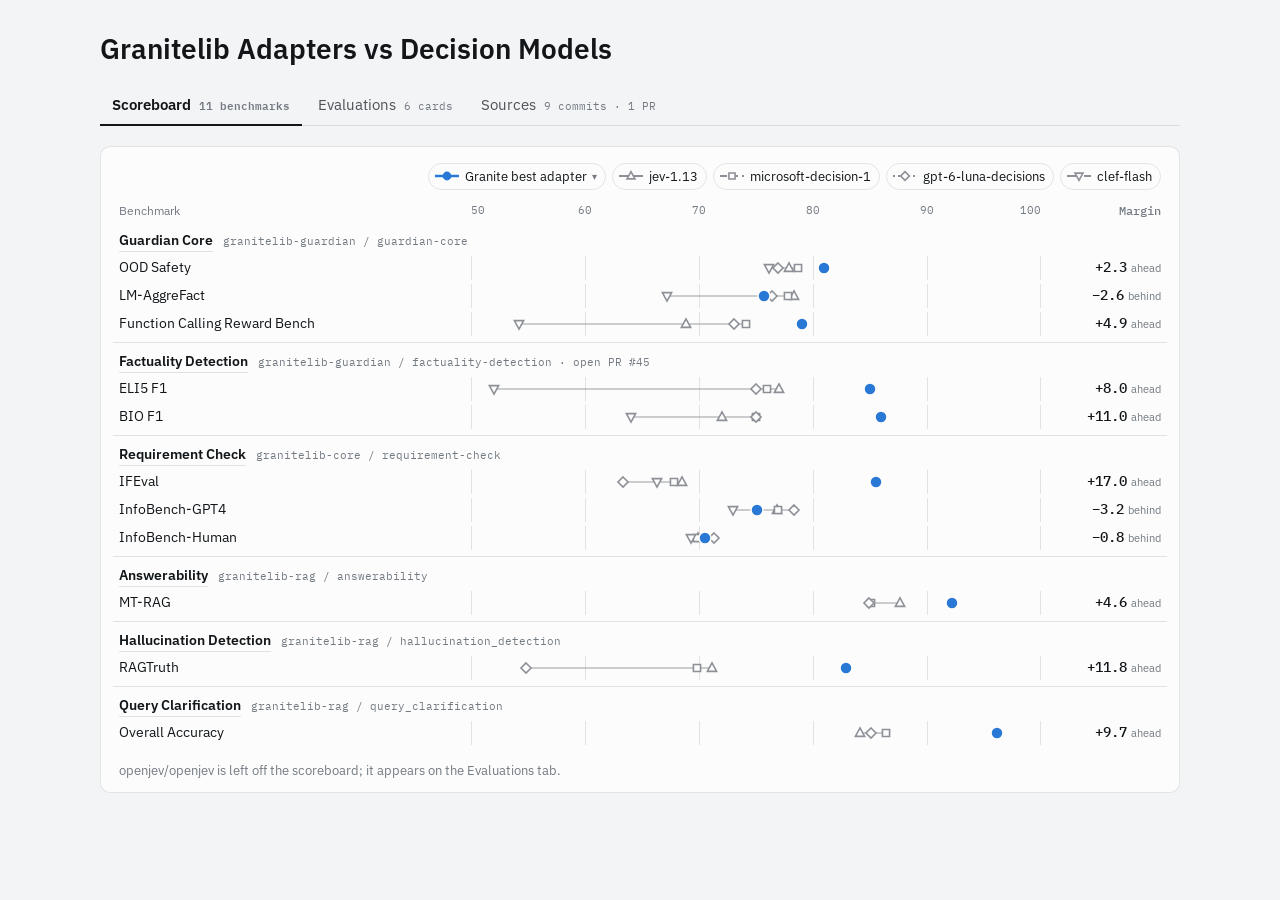
==== commit d200f6fa: "Granitelib Adapters vs Decision Models: simpler rows, best adapter by default - Default the Granite " ====
--- a/spaces/granitelib-evals/index.html
+++ b/spaces/granitelib-evals/index.html
@@ -10,7 +10,7 @@
 img { max-width: 100%; }
 [hidden] { display: none !important; }
 </style>
-<title>Granitelib vs Decision Models</title>
+<title>Granitelib Adapters vs Decision Models</title>
 <link rel="preconnect" href="https://fonts.googleapis.com">
 <link rel="preconnect" href="https://fonts.gstatic.com" crossorigin>
 <link rel="stylesheet" href="https://fonts.googleapis.com/css2?family=IBM+Plex+Mono:wght@400;500&family=IBM+Plex+Sans:wght@400;500;600&display=swap">
@@ -54,7 +54,6 @@
 a { color: var(--ink-2); }
 .wrap { max-width: 1120px; margin: 0 auto; padding-inline: 20px; padding-block: 32px 48px; display: flex; flex-direction: column; gap: 20px; }
 header { display: flex; flex-direction: column; gap: 6px; }
-.eyebrow { font-family: var(--font-mono); font-size: 12px; letter-spacing: 0.06em; text-transform: uppercase; color: var(--muted); }
 h1 { margin: 0; font-size: 28px; line-height: 1.2; font-weight: 600; text-wrap: balance; }
 h2 { margin: 0; font-size: 16px; font-weight: 600; line-height: 1.3; text-wrap: balance; }
 .lede { margin: 0; color: var(--ink-2); max-width: 70ch; }
@@ -221,8 +220,7 @@
 <body>
 <div class="wrap">
   <header>
-    <div class="eyebrow">Granite Switch · granitelib r1.0</div>
-    <h1>Granitelib vs decision models</h1>
+    <h1>Granitelib Adapters vs Decision Models</h1>
   </header>
 
   <nav class="tabs" role="tablist" aria-label="Views">
@@ -266,7 +264,7 @@
       <ul class="method">
         <li>Charts put every score on a 0–100 scale. Cards that report 0–1 metrics (guardian-core, requirement-check) are multiplied by 100. Source tables keep each card's own numbers.</li>
         <li>Margin is the Granite adapter's score minus the best decision model on that benchmark, in points. Pick a decision model under Compare to measure against that model instead.</li>
-        <li>Click the Granite chip in the legend to change the adapter; it defaults to the 30B aLoRA. The hallucination detection card publishes LoRA adapters only, so it falls back to the LoRA of the same size and is flagged. "Best per benchmark" takes the highest-scoring adapter on each benchmark, which is how the guardian and requirement-check cards fill their "Best trained adapter" column.</li>
+        <li>Click the Granite chip in the legend to change the adapter. It defaults to "Best per benchmark", the highest-scoring adapter on each benchmark, which is how the guardian and requirement-check cards fill their "Best trained adapter" column. Picking a single adapter, such as the 30B aLoRA, shows that adapter everywhere; the hallucination detection card publishes LoRA adapters only, so an aLoRA choice falls back to the LoRA of the same size there and is flagged.</li>
         <li>On guardian-core, decision-model scores come from the card's comparison table and Granite scores from its per-adapter tables, which report OOD Safety and Function Calling to two decimals.</li>
         <li>Factuality Detection's scores come from open pull request #45 on granitelib-guardian-r1.0, which had not been merged when they were added here (15 October 2026). Its headline metric is F1 on each test set.</li>
         <li>The RAG cards compare openjev/openjev, which they do not mark as hosted, plus three hosted models. The core and guardian cards compare four hosted models, including clef-flash, and not openjev.</li>
@@ -308,7 +306,7 @@
     get(k) { try { return localStorage.getItem("gl-dm-" + k); } catch (e) { return null; } },
     set(k, v) { try { localStorage.setItem("gl-dm-" + k, v); } catch (e) {} }
   };
-  let adapterKey = ADAPTERS.some(a => a.key === store.get("adapter")) ? store.get("adapter") : "30b-alora";
+  let adapterKey = ADAPTERS.some(a => a.key === store.get("adapter-v2")) ? store.get("adapter-v2") : "best";
   let scaleKey = store.get("scale") === "full" ? "full" : "zoom";
   let evalId = EVALS.some(e => e.id === store.get("eval")) ? store.get("eval") : EVALS[0].id;
   let pinned = null, preview = null;
@@ -533,7 +531,7 @@
     const t = h("span", "", a.label);
     if (a.key === "best") t.appendChild(h("small", "", "Highest-scoring adapter on each benchmark"));
     o.append(t, h("span", "check", "\u2713"));
-    o.addEventListener("click", () => { adapterKey = a.key; store.set("adapter", a.key); closeMenu(true); refresh(); });
+    o.addEventListener("click", () => { adapterKey = a.key; store.set("adapter-v2", a.key); closeMenu(true); refresh(); });
     menu.appendChild(o);
   });
   document.body.appendChild(menu);
@@ -600,11 +598,11 @@
         const c = cellsFor(ev, mi);
         offScoreboard().forEach(id => { delete c.dm[id]; });
         cellsList.push(c);
-        rows.push({ label: ev.metrics[mi].name, sub: ev.metrics[mi].metric, tipSub: `${ev.title} · ${ev.metrics[mi].metric}`, cells: c, open: () => openEval(ev.id) });
+        rows.push({ label: ev.metrics[mi].board || ev.metrics[mi].name, sub: ev.metrics[mi].metric, tipSub: `${ev.title} · ${ev.metrics[mi].detail || ev.metrics[mi].metric}`, cells: c, open: () => openEval(ev.id) });
       });
     });
     const dom = domainFor(cellsList);
-    dom.lo = Math.min(dom.lo, 40); dom.hi = 100; dom.step = dom.hi - dom.lo > 60 ? 20 : 10;
+    dom.lo = 50; dom.hi = 100; dom.step = 10;  // scoreboard axis runs 50–100
     dotPlot(document.getElementById("sb-dots"), document.getElementById("sb-tip"), document.getElementById("sb-panel"), rows, Object.assign(dom, { labelHead: "Benchmark" }));
     const off = offScoreboard().map(id => dmById(id).name), foot = document.getElementById("sb-foot");
     foot.hidden = !off.length;
@@ -674,7 +672,7 @@
     }
 
     (ev.radarGroups || [{ title: "Radar", idx: ev.metrics.map((_, i) => i) }]).forEach(g => {
-      host.appendChild(radarPanel({ title: g.title, axes: g.idx.map(i => ({ name: ev.metrics[i].name, lines: ev.metrics[i].short ? [ev.metrics[i].short] : ev.metrics[i].lines, metric: ev.radarGroups ? "" : ev.metrics[i].metric })),
+      host.appendChild(radarPanel({ title: g.title, axes: g.idx.map(i => ({ name: ev.metrics[i].name, lines: ev.metrics[i].short ? [ev.metrics[i].short] : ev.metrics[i].lines, metric: ev.radarGroups ? "" : ev.metrics[i].metric, detail: ev.metrics[i].detail })),
         cells: g.idx.map(i => cellsFor(ev, i)), aria: `Radar chart of ${ev.title}${ev.radarGroups ? ", " + g.title : ""}`, tipSub: ev.radarGroups ? g.title + " · ×100" : null }));
     });
 
@@ -686,7 +684,7 @@
     const mdots = h("div", "dots"); const mtip = h("div", "tip"); mtip.hidden = true;
     mp.append(mdots, mtip);
     host.appendChild(mp);
-    const mrow = mi => ({ label: ev.metrics[mi].name, sub: ev.metrics[mi].metric + (ev.headline.includes(mi) && !ev.benchmarks ? " · headline" : ""), tipSub: ev.metrics[mi].metric, cells: cellsFor(ev, mi) });
+    const mrow = mi => ({ label: ev.metrics[mi].name, sub: ev.metrics[mi].metric, tipSub: ev.metrics[mi].detail || ev.metrics[mi].metric, cells: cellsFor(ev, mi) });
     const mrows = ev.radarGroups ? ev.radarGroups.flatMap(g => [{ group: g.title }].concat(g.idx.map(mrow))) : ev.metrics.map((_, mi) => mrow(mi));
     dotPlot(mdots, mtip, mp, mrows, Object.assign(domainFor(mrows.filter(r => r.cells).map(r => r.cells)), { labelHead: ev.benchmarks ? "Benchmark" : "Metric" }));
 
@@ -853,10 +851,10 @@
     axes.forEach((m, i) => {
       const rr = R + 40, a0 = ang(i) - Math.PI / N, a1 = ang(i) + Math.PI / N;
       const d = `M${CX},${CY}L${CX + rr * Math.cos(a0)},${CY + rr * Math.sin(a0)}A${rr},${rr} 0 0,1 ${CX + rr * Math.cos(a1)},${CY + rr * Math.sin(a1)}Z`;
-      const w = el("path", { d, fill: "transparent", class: "hit", tabindex: 0, role: "img", "aria-label": `${m.name}${m.metric ? ", " + m.metric : ""}` }, gHit);
+      const w = el("path", { d, fill: "transparent", class: "hit", tabindex: 0, role: "img", "aria-label": `${m.name}${m.detail || m.metric ? ", " + (m.detail || m.metric) : ""}` }, gHit);
       const show = () => {
         axisLines.forEach((l, k) => { l.setAttribute("stroke", k === i ? "var(--ink-2)" : "var(--axis)"); l.setAttribute("stroke-width", k === i ? 1.5 : 1); });
-        fillTip(tip, m.name, m.metric || o.tipSub || "F1 ×100", cells[i]);
+        fillTip(tip, m.name, m.detail || m.metric || o.tipSub || "F1 ×100", cells[i]);
         const r = svg.getBoundingClientRect(), b = box.getBoundingClientRect(), k = r.width / VBW;
         const [vx, vy] = pt(i, R * 0.55);
         let x = r.left - b.left + vx * k, y = r.top - b.top + (vy - minY) * k;
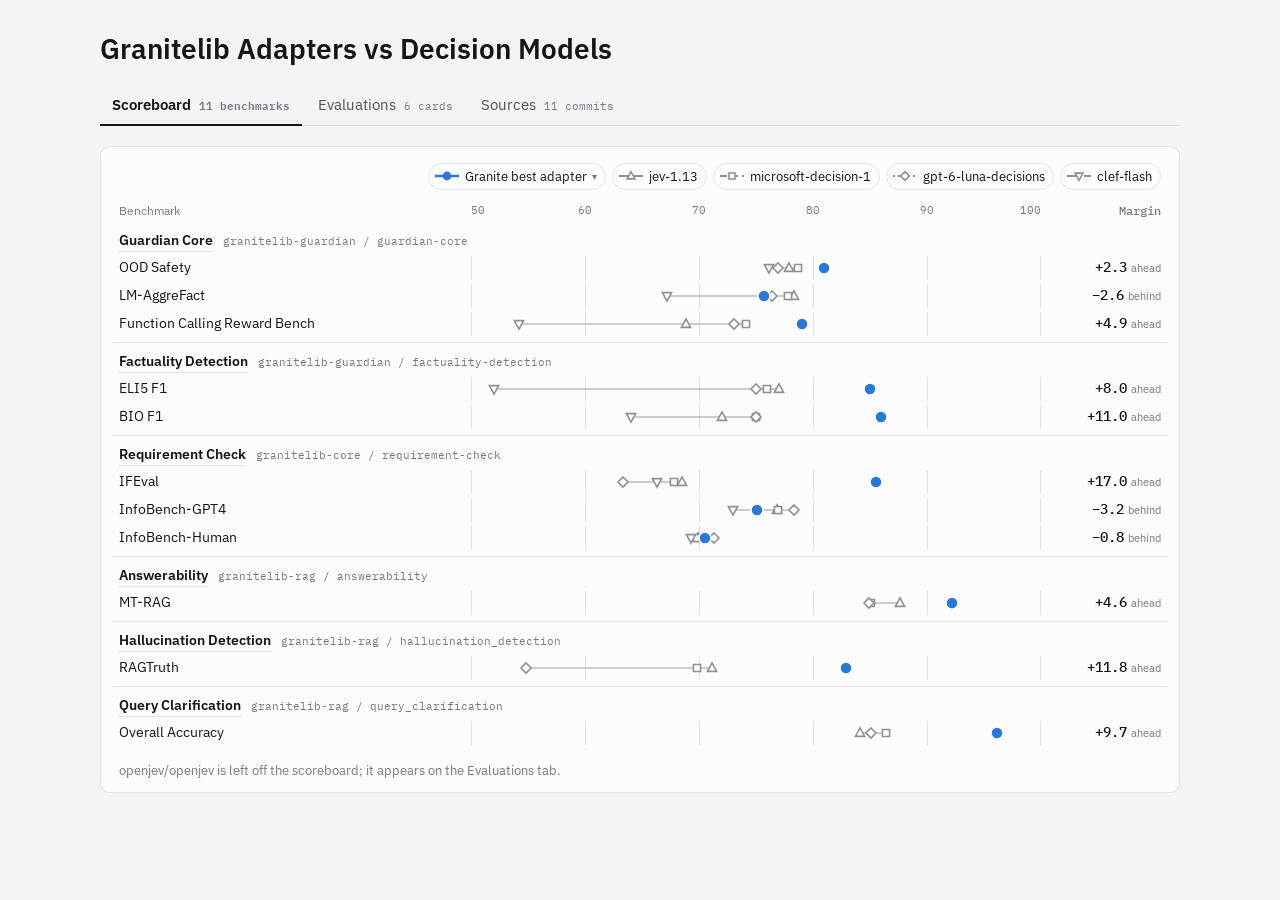
==== commit 1e6f2c3c: "Granitelib Adapters vs Decision Models: cite merged PR #45, corrected OOD averages - factuality-dete" ====
--- a/spaces/granitelib-evals/index.html
+++ b/spaces/granitelib-evals/index.html
@@ -252,7 +252,7 @@
   <section class="view" id="panel-sources" role="tabpanel" aria-labelledby="tab-sources" hidden>
     <section class="panel table-panel">
       <h2>Commits scanned</h2>
-      <p class="note">Every commit to the three repos that added or changed decision-model results, newest first. Only model-card READMEs changed; the scores here come from each card as it stands after the last commit listed. Factuality Detection comes from an open pull request instead, listed under its repo.</p>
+      <p class="note">Every commit to the three repos that added or changed decision-model results, newest first. Only model-card READMEs changed; the scores here come from each card as it stands after the last commit listed. A card that comes from an open pull request says so in its header, and the PR is listed under its repo.</p>
       <div class="commits" id="commits"></div>
     </section>
     <section class="panel table-panel">
@@ -266,7 +266,7 @@
         <li>Margin is the Granite adapter's score minus the best decision model on that benchmark, in points. Pick a decision model under Compare to measure against that model instead.</li>
         <li>Click the Granite chip in the legend to change the adapter. It defaults to "Best per benchmark", the highest-scoring adapter on each benchmark, which is how the guardian and requirement-check cards fill their "Best trained adapter" column. Picking a single adapter, such as the 30B aLoRA, shows that adapter everywhere; the hallucination detection card publishes LoRA adapters only, so an aLoRA choice falls back to the LoRA of the same size there and is flagged.</li>
         <li>On guardian-core, decision-model scores come from the card's comparison table and Granite scores from its per-adapter tables, which report OOD Safety and Function Calling to two decimals.</li>
-        <li>Factuality Detection's scores come from open pull request #45 on granitelib-guardian-r1.0, which had not been merged when they were added here (15 October 2026). Its headline metric is F1 on each test set.</li>
+        <li>Factuality Detection's headline metric is F1 on each of its two test sets, ELI5 and Biographies.</li>
         <li>The RAG cards compare openjev/openjev, which they do not mark as hosted, plus three hosted models. The core and guardian cards compare four hosted models, including clef-flash, and not openjev.</li>
       </ul>
     </section>
@@ -656,7 +656,7 @@
       meta.appendChild(ps);
     }
     const cm = ev.pr ? [] : COMMITS[ev.repo].filter(c => c.files.includes(ev.card + "/README.md"));
-    const cs = h("span", "", cm.length ? "Commits today: " : "");
+    const cs = h("span", "", cm.length ? "Commits: " : "");
     cm.slice().reverse().forEach((c, k) => {
       const l = h("a", "", c.sha.slice(0, 7)); l.href = `${HF}${ev.repo}/commit/${c.sha}`; l.target = "_blank"; l.rel = "noopener"; l.title = c.title;
       const code = h("code"); code.appendChild(l);
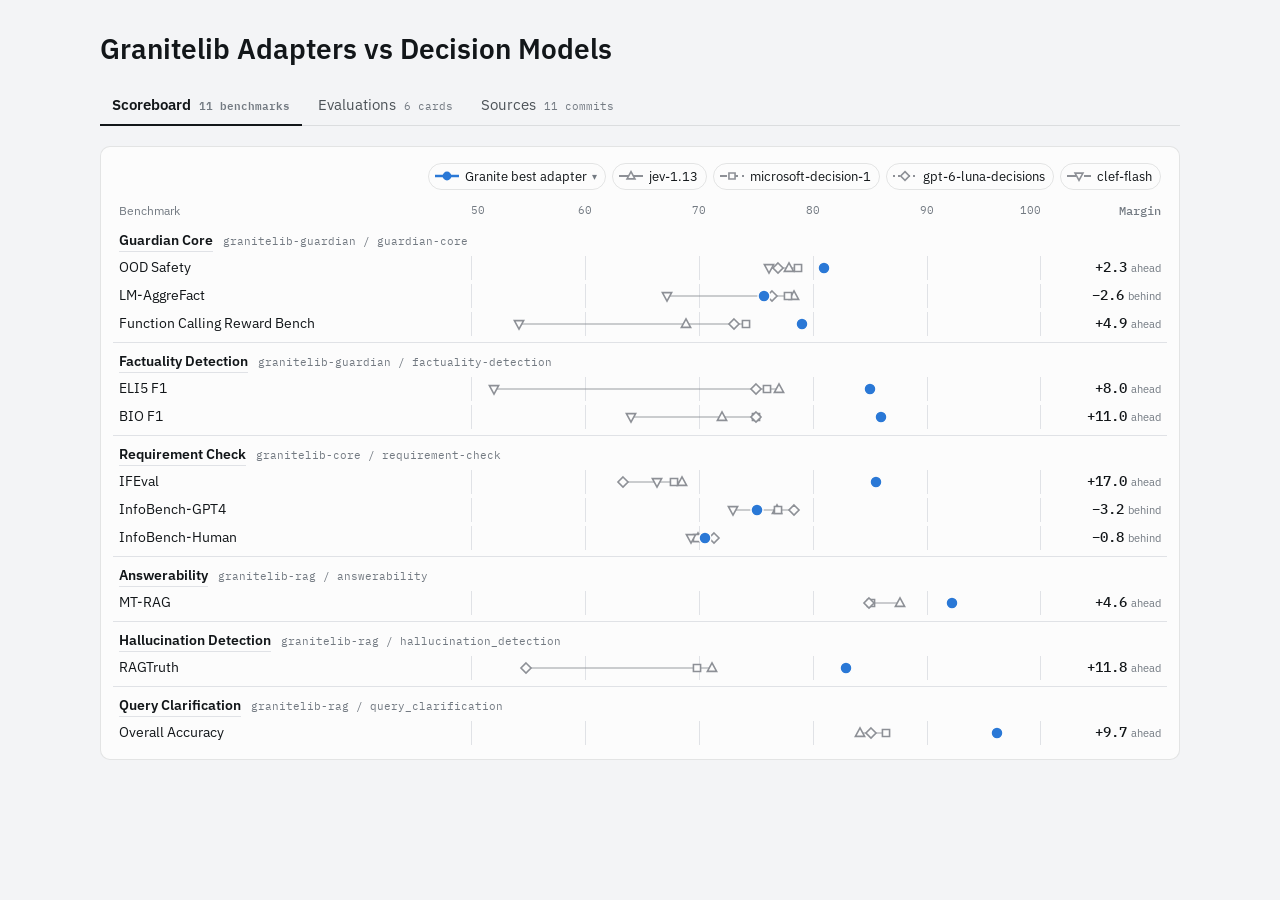
==== commit d4009531: "Granitelib Adapters vs Decision Models: embed mode with Like / Open in Spaces - Embed mode (?embed, " ====
--- a/spaces/granitelib-evals/index.html
+++ b/spaces/granitelib-evals/index.html
@@ -53,7 +53,28 @@
 body { background: var(--bg); color: var(--ink); font-family: var(--font-sans); font-size: 15px; line-height: 1.5; }
 a { color: var(--ink-2); }
 .wrap { max-width: 1120px; margin: 0 auto; padding-inline: 20px; padding-block: 32px 48px; display: flex; flex-direction: column; gap: 20px; }
-header { display: flex; flex-direction: column; gap: 6px; }
+header { display: flex; flex-wrap: wrap; justify-content: space-between; align-items: center; gap: 10px 16px; }
+.hf-links { display: flex; flex-wrap: wrap; gap: 8px; }
+.hf-links[hidden] { display: none; }
+.hf-btn { font-size: 13px; display: inline-flex; align-items: center; gap: 6px; padding: 5px 12px; color: var(--ink); text-decoration: none; background: var(--surface); border: 1px solid var(--border); border-radius: 999px; }
+.hf-btn:hover { background: color-mix(in srgb, var(--ink) 6%, var(--surface)); }
+.hf-btn svg { flex: none; }
+.hf-btn .count { font-family: var(--font-mono); font-variant-numeric: tabular-nums; }
+/* embedded on another site: no page title; the Hugging Face buttons move onto the tab row */
+.embedded header { display: none; }
+.embedded .wrap { padding-block-start: 16px; }
+.tabs-row { display: flex; justify-content: space-between; align-items: flex-end; gap: 8px 16px; border-bottom: 1px solid var(--border); }
+.tabs-row .tabs { border-bottom: 0; }
+.tabs-row .hf-links { padding-bottom: 6px; }
+.hf-blocked { display: flex; flex-wrap: wrap; align-items: center; gap: 8px 10px; padding: 8px 10px; font-size: 13px; color: var(--ink-2); background: var(--surface); border: 1px solid var(--border); border-radius: 8px; }
+.hf-blocked-url { font-family: var(--font-mono); font-size: 12px; color: var(--ink); user-select: all; overflow-wrap: anywhere; }
+.hf-blocked-where { flex-basis: 100%; font-family: var(--font-mono); font-size: 11px; color: var(--muted); overflow-wrap: anywhere; }
+.hf-blocked-close { margin-left: auto; font: inherit; font-size: 16px; line-height: 1; color: var(--muted); background: none; border: 0; cursor: pointer; padding: 2px 6px; }
+@media (max-width: 560px) {
+  .tabs-row { flex-wrap: wrap; }
+  .tabs-row .hf-links { order: -1; width: 100%; justify-content: flex-end; padding-bottom: 2px; }
+  .tabs-row .tabs { width: 100%; }
+}
 h1 { margin: 0; font-size: 28px; line-height: 1.2; font-weight: 600; text-wrap: balance; }
 h2 { margin: 0; font-size: 16px; font-weight: 600; line-height: 1.3; text-wrap: balance; }
 .lede { margin: 0; color: var(--ink-2); max-width: 70ch; }
@@ -85,7 +106,6 @@
 .legend .chip { font-size: 12.5px; padding: 3px 8px 3px 5px; gap: 5px; }
 /* heading on the left; legend and filter share the top right, the legend wrapping to a second line if it must */
 .sb-head { display: flex; justify-content: flex-end; padding: 0 6px; }
-.sb-foot { padding: 4px 6px 0; }
 .ehead-top h2 { flex: none; }
 @media (max-width: 900px) {
   .ehead-top, .head-tools { flex-wrap: wrap; }
@@ -221,6 +241,10 @@
 <div class="wrap">
   <header>
     <h1>Granitelib Adapters vs Decision Models</h1>
+    <div class="hf-links" id="hf-links" hidden>
+      <a class="hf-btn" id="hf-like" target="_blank" rel="noopener"><svg width="14" height="14" viewBox="0 0 24 24" aria-hidden="true"><path d="M12 20.5s-7.5-4.6-9.3-9.2C1.4 7.9 3.6 4.5 7 4.5c2 0 3.6 1.1 5 2.9 1.4-1.8 3-2.9 5-2.9 3.4 0 5.6 3.4 4.3 6.8-1.8 4.6-9.3 9.2-9.3 9.2z" fill="none" stroke="currentColor" stroke-width="2" stroke-linejoin="round"/></svg><span class="count" id="hf-like-count" hidden></span><span>Like</span></a>
+      <a class="hf-btn" id="hf-open" target="_blank" rel="noopener">Open in Spaces<svg width="12" height="12" viewBox="0 0 24 24" aria-hidden="true"><path d="M7 17L17 7M9 7h8v8" fill="none" stroke="currentColor" stroke-width="2.2" stroke-linecap="round" stroke-linejoin="round"/></svg></a>
+    </div>
   </header>
 
   <nav class="tabs" role="tablist" aria-label="Views">
@@ -237,7 +261,6 @@
         </div>
       </div>
       <div class="dots" id="sb-dots" style="--label-w: 21rem"></div>
-      <p class="note sb-foot" id="sb-foot" hidden></p>
       <div class="tip" id="sb-tip" hidden></div>
     </div>
   </section>
@@ -280,6 +303,17 @@
   const HF = "https://huggingface.co/ibm-granite/";
 
   // ---------- data: scores and sources live in data.js (see UPDATING.md) ----------
+  // Embedded on another site, or ?embed in the URL: hide the page title (the stylesheet keys off .embedded).
+  // Only on the Space's own host, so the Hub's Space page (which frames the app) and other copies keep it.
+  const embedded = (() => {
+    const q = new URLSearchParams(location.search);
+    if (q.has("embed")) return q.get("embed") !== "0";
+    let framed = true;
+    try { framed = window.self !== window.top; } catch (e) {}
+    return framed && location.hostname.endsWith(".hf.space") && !/^https:\/\/huggingface\.co\//.test(document.referrer || "");
+  })();
+  if (embedded) document.documentElement.classList.add("embedded");
+
   const D = window.GRANITELIB_DATA;
   const DM = D.DM, REPOS = D.REPOS, COMMITS = D.COMMITS, PRS = D.PRS, EVALS = D.EVALS, OOD_SETS = D.OOD_SETS, OOD = D.OOD;
   const GRANITE = { id: "granite", marker: "circle", dash: "" };
@@ -604,9 +638,6 @@
     const dom = domainFor(cellsList);
     dom.lo = 50; dom.hi = 100; dom.step = 10;  // scoreboard axis runs 50–100
     dotPlot(document.getElementById("sb-dots"), document.getElementById("sb-tip"), document.getElementById("sb-panel"), rows, Object.assign(dom, { labelHead: "Benchmark" }));
-    const off = offScoreboard().map(id => dmById(id).name), foot = document.getElementById("sb-foot");
-    foot.hidden = !off.length;
-    foot.textContent = off.length ? `${off.join(" and ")} ${off.length > 1 ? "are" : "is"} left off the scoreboard; ${off.length > 1 ? "they appear" : "it appears"} on the Evaluations tab.` : "";
   }
 
   // ---------- evaluations ----------
@@ -952,6 +983,68 @@
   document.getElementById("count-benchmarks").textContent = `${EVALS.reduce((n, e) => n + e.headline.length, 0)} benchmarks`;
   document.getElementById("count-cards").textContent = `${EVALS.length} cards`;
   document.getElementById("count-sources").textContent = `${nCommits} commits` + (nPrs ? ` · ${nPrs} PR${nPrs > 1 ? "s" : ""}` : "");
+  // Hugging Face buttons, embedded version only. A visitor can't like from inside an iframe, so "Like" opens the
+  // Space page, where the like button lives.
+  // The HF blog rewrites every embedded iframe to sandbox="allow-scripts": no pop-ups, no top navigation, and an
+  // opaque ("null") origin. Links can't leave such a frame, so skip the buttons there; put links in the post instead.
+  const linksCanLeave = self.origin !== "null";
+  if (embedded && linksCanLeave && D.SPACE && D.SPACE.id) {
+    const url = `https://huggingface.co/spaces/${D.SPACE.id}`;
+    const links = document.getElementById("hf-links");
+    const like = document.getElementById("hf-like"), open = document.getElementById("hf-open"), count = document.getElementById("hf-like-count");
+    like.href = url; open.href = url;
+    like.setAttribute("aria-label", "Like this demo on Hugging Face (opens the Space page)");
+    open.setAttribute("aria-label", "Open in Spaces: this demo on its Hugging Face Space page");
+    // Some hosts sandbox their iframes, so a link can't open a new tab or leave the host page. Try a new tab, then
+    // the whole window. Never load the Space page inside this frame: huggingface.co refuses to be framed.
+    // If both are blocked, say so and offer the link to copy.
+    let leaving = false;
+    window.addEventListener("pagehide", () => { leaving = true; });
+    const go = e => {
+      if (e.button !== 0 || e.metaKey || e.ctrlKey || e.shiftKey || e.altKey) return;  // leave modified clicks to the browser
+      e.preventDefault();
+      const w = window.open(url, "_blank");
+      if (w) { try { w.opener = null; } catch (err) {} return; }
+      try { window.top.location.href = url; } catch (err) { showBlocked(); return; }
+      setTimeout(() => { if (!leaving) showBlocked(); }, 800);  // some browsers block it without throwing
+    };
+    function showBlocked() {
+      let note = document.getElementById("hf-blocked");
+      if (!note) {
+        note = h("div", "hf-blocked"); note.id = "hf-blocked"; note.setAttribute("role", "status");
+        const text = h("span", "", "This site blocks links from embedded demos. To open the Space, copy its link:");
+        const link = h("code", "hf-blocked-url", url);
+        const copy = h("button", "chip", "Copy link"); copy.type = "button";
+        copy.addEventListener("click", () => {
+          const select = () => { const r = document.createRange(); r.selectNodeContents(link); const sel = getSelection(); sel.removeAllRanges(); sel.addRange(r); };
+          // the async clipboard API needs the host iframe to allow clipboard-write; fall back to the older copy command
+          const legacy = () => { select(); let ok = false; try { ok = document.execCommand("copy"); } catch (err) {} return ok; };
+          const done = ok => { copy.textContent = ok ? "Copied" : "Selected: press Ctrl/Cmd+C"; if (!ok) select(); };
+          try { navigator.clipboard.writeText(url).then(() => done(true), () => done(legacy())); } catch (err) { done(legacy()); }
+        });
+        const close = h("button", "hf-blocked-close", "\u00d7"); close.type = "button"; close.setAttribute("aria-label", "Dismiss");
+        close.addEventListener("click", () => note.remove());
+        // which pages frame this one, outermost last; helps tell which host is blocking links
+        const chain = location.ancestorOrigins ? [...location.ancestorOrigins] : [];
+        const where = h("span", "hf-blocked-where", `Embedded via: ${chain.length ? chain.join(" → ") : document.referrer || "unknown"}`);
+        note.append(text, link, copy, close, where);
+        document.querySelector(".tabs-row").insertAdjacentElement("afterend", note);
+      }
+      note.querySelector(".hf-blocked-url").focus?.();
+    }
+    like.addEventListener("click", go);
+    open.addEventListener("click", go);
+    // put the buttons at the right end of the tab bar, sharing its underline
+    const tabsNav = document.querySelector("nav.tabs"), row = h("div", "tabs-row");
+    tabsNav.parentNode.insertBefore(row, tabsNav);
+    row.append(tabsNav, links);
+    links.hidden = false;
+    fetch(`https://huggingface.co/api/spaces/${D.SPACE.id}`).then(r => (r.ok ? r.json() : null)).then(info => {
+      if (!info || typeof info.likes !== "number") return;
+      count.textContent = String(info.likes); count.hidden = false;
+      like.setAttribute("aria-label", `Like this demo on Hugging Face, ${info.likes} like${info.likes === 1 ? "" : "s"} so far (opens the Space page)`);
+    }).catch(() => {});
+  }
   renderSources();
   refresh();
   setView(VIEWS.includes(initial) ? initial : "scoreboard", true);
